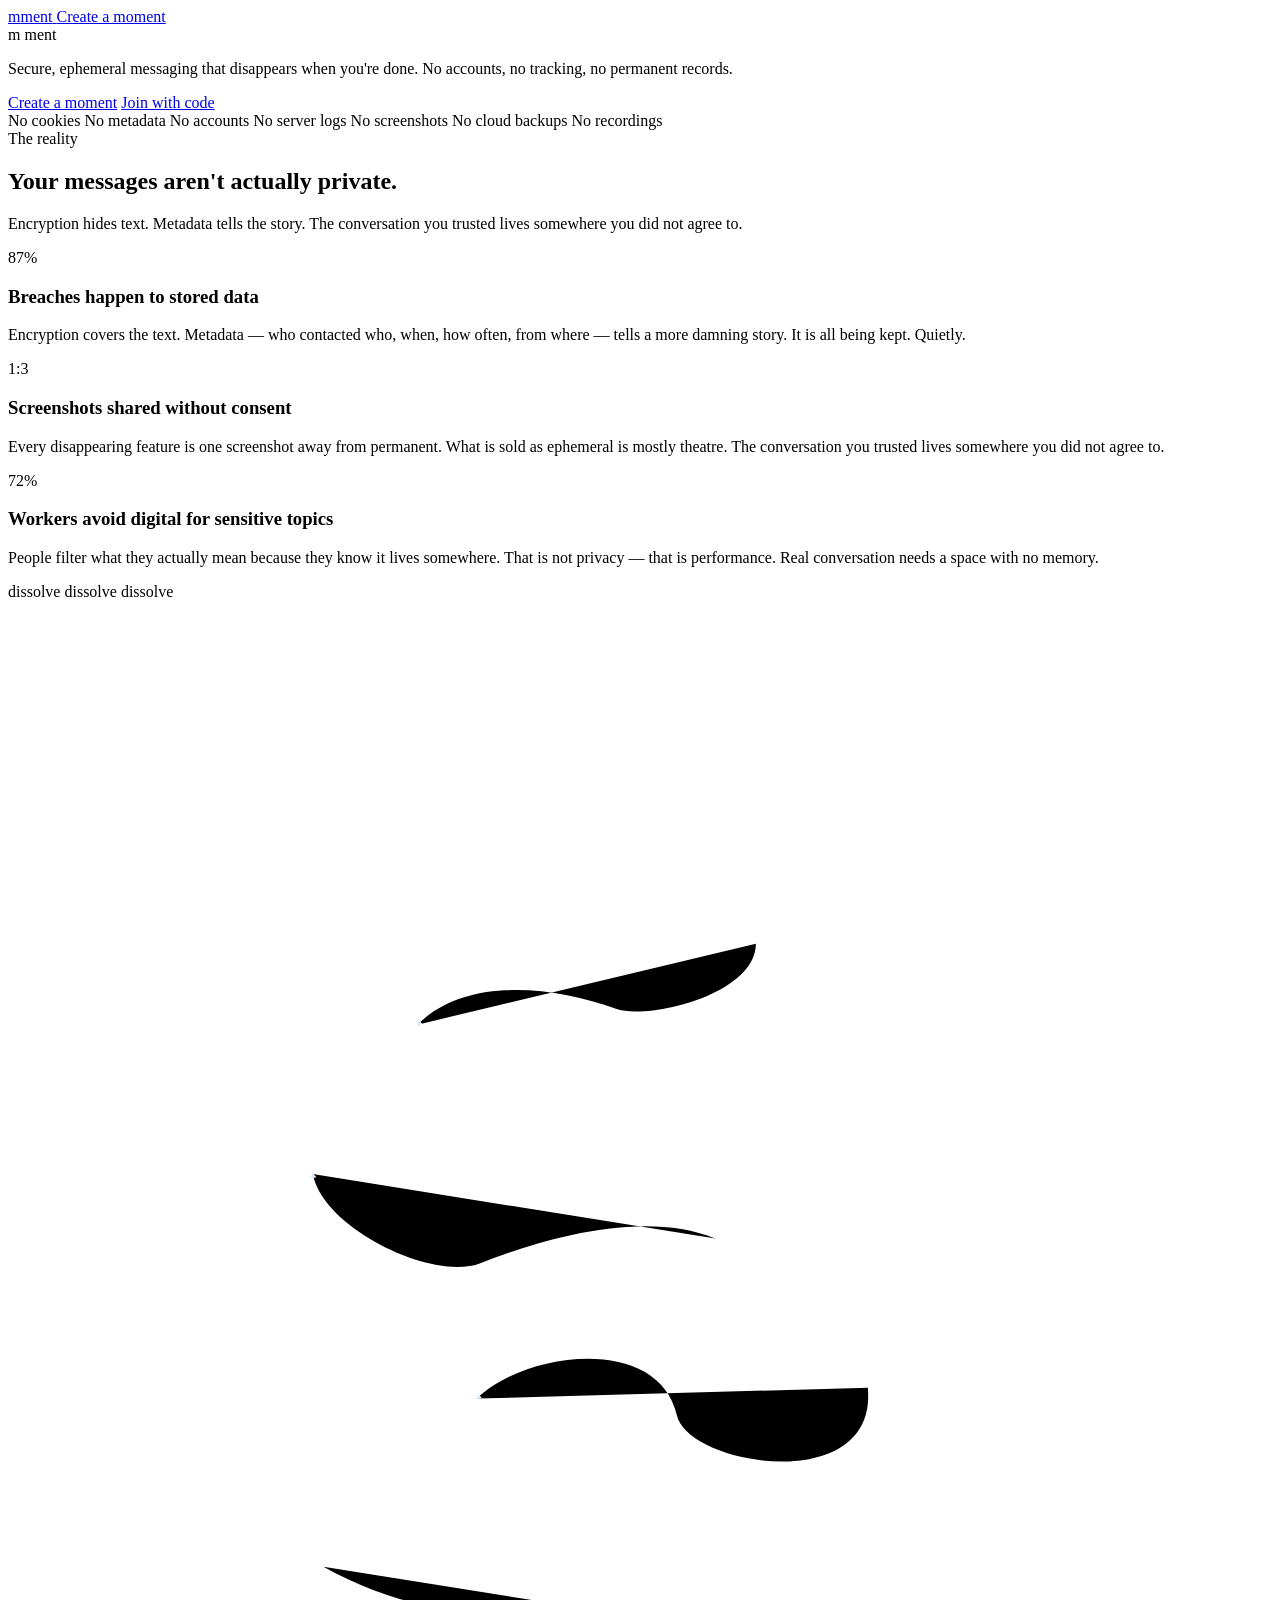
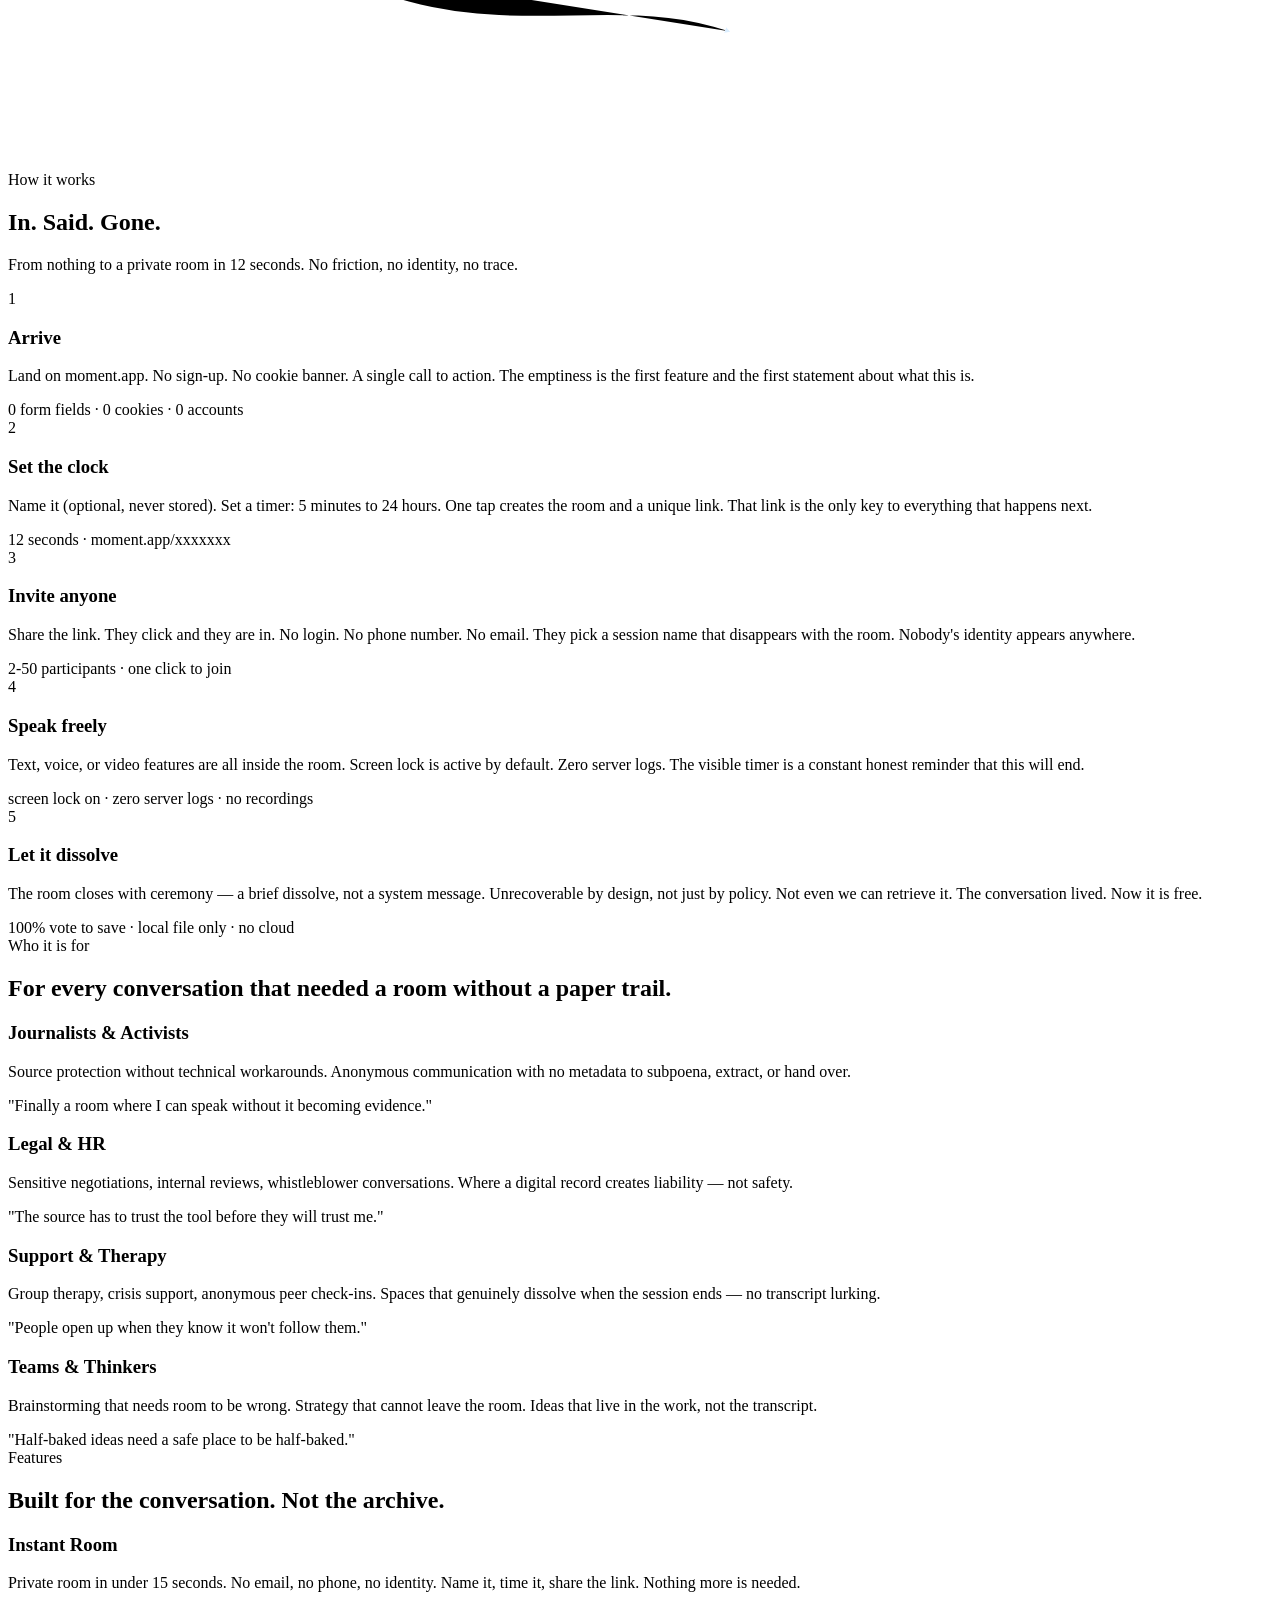
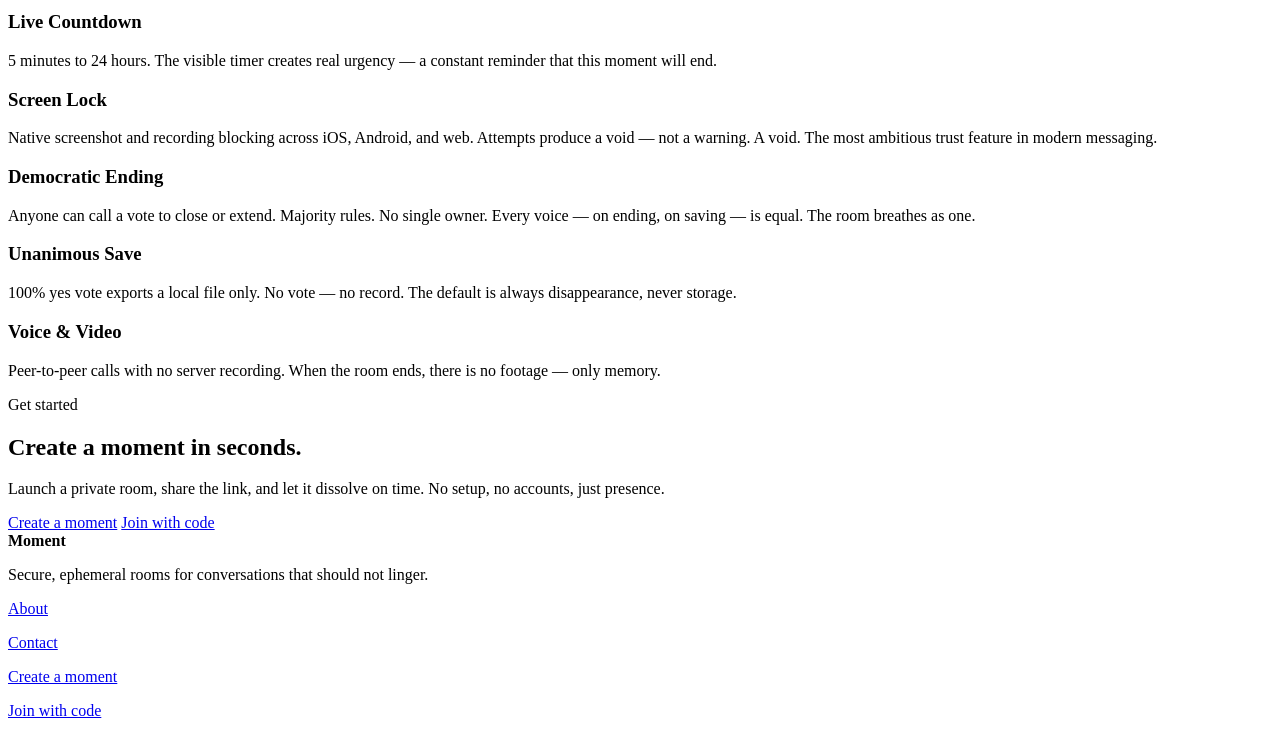
==== MomentApp/wwwroot/index.html @ 96110e61 "Update index.html with step circles and aadd conectero wires" ====
<!doctype html>
<html lang="en">
  <head>
    <meta charset="utf-8" />
    <meta name="viewport" content="width=device-width, initial-scale=1" />
    <title>Moment | Secure, Ephemeral Conversations</title>
    <meta
      name="description"
      content="Moment is a secure, ephemeral room for honest conversation. No accounts, no tracking, no permanent records."
    />
    <meta name="theme-color" content="#0a0a0a" />
    <link rel="icon" href="/favicon.ico" />
    <link rel="preconnect" href="https://fonts.googleapis.com" />
    <link rel="preconnect" href="https://fonts.gstatic.com" crossorigin />
    <link
      href="https://fonts.googleapis.com/css2?family=Space+Grotesk:wght@400;500;600;700&family=Sora:wght@400;500;600;700&display=swap"
      rel="stylesheet"
    />
    <link rel="stylesheet" href="/css/marketing.css" />
    <script type="application/ld+json">
      {
        "@context": "https://schema.org",
        "@type": "SoftwareApplication",
        "name": "Moment",
        "applicationCategory": "CommunicationApplication",
        "operatingSystem": "Web",
        "description": "Secure, ephemeral rooms for honest conversation.",
        "offers": {
          "@type": "Offer",
          "price": "0"
        }
      }
    </script>
  </head>
  <body class="home">
    <header class="nav">
      <div class="container nav-inner">
        <a class="brand" href="/">
          <span class="brand-wordmark">m<span class="brand-dot" aria-hidden="true"></span>ment</span>
        </a>
        <a class="nav-cta" href="/Room/Create">Create a moment</a>
      </div>
    </header>

    <main>
      <section class="hero">
        <div class="container hero-grid">
          <div class="hero-copy">
            <div class="hero-wordmark">
              <span>
                m
                <span class="hero-dot" aria-hidden="true"></span>
                ment
              </span>
            </div>
            <p>
              Secure, ephemeral messaging that disappears when you're done. No
              accounts, no tracking, no permanent records.
            </p>
            <div class="hero-actions">
              <a class="button primary" href="/Room/Create">Create a moment</a>
              <a class="button ghost" href="/Room/Join">Join with code</a>
            </div>
          </div>
        </div>
        <div class="hero-bubbles" aria-hidden="true">
          <div class="bubble"></div>
          <div class="bubble alt"></div>
        </div>
      </section>

      <div class="marquee" aria-hidden="true">
        <div class="container marquee-track">
          <span>No cookies</span>
          <span>No metadata</span>
          <span>No accounts</span>
          <span>No server logs</span>
          <span>No screenshots</span>
          <span>No cloud backups</span>
          <span>No recordings</span>
        </div>
      </div>

      <section class="section reality">
        <div class="container reality-grid">
          <div class="reality-left fade-in">
            <div class="reality-kicker">The reality</div>
            <h2>Your messages aren't actually <span class="muted">private.</span></h2>
            <p>
              Encryption hides text. Metadata tells the story. The conversation
              you trusted lives somewhere you did not agree to.
            </p>
          </div>
          <div class="reality-right fade-in delay-1">
            <div class="reality-stat">
              <div class="reality-number">87%</div>
              <div>
                <h3>Breaches happen to stored data</h3>
                <p>
                  Encryption covers the text. Metadata — who contacted who,
                  when, how often, from where — tells a more damning story. It
                  is all being kept. Quietly.
                </p>
              </div>
            </div>
            <div class="reality-stat">
              <div class="reality-number">1:3</div>
              <div>
                <h3>Screenshots shared without consent</h3>
                <p>
                  Every disappearing feature is one screenshot away from
                  permanent. What is sold as ephemeral is mostly theatre. The
                  conversation you trusted lives somewhere you did not agree to.
                </p>
              </div>
            </div>
            <div class="reality-stat">
              <div class="reality-number">72%</div>
              <div>
                <h3>Workers avoid digital for sensitive topics</h3>
                <p>
                  People filter what they actually mean because they know it
                  lives somewhere. That is not privacy — that is performance.
                  Real conversation needs a space with no memory.
                </p>
              </div>
            </div>
          </div>
        </div>
      </section>

      <section class="section process">
        <div class="container">
          <div class="process-canvas">
            <div class="process-watermark" aria-hidden="true">
              <span>dissolve</span>
              <span>dissolve</span>
              <span>dissolve</span>
            </div>

            <svg
              class="process-wires"
              viewBox="0 0 1920 1771"
              preserveAspectRatio="none"
              aria-hidden="true"
            >
              <defs>
                <marker
                  id="wire-arrow"
                  markerWidth="9"
                  markerHeight="9"
                  refX="6"
                  refY="4.5"
                  orient="auto-start-reverse"
                >
                  <path d="M0 0 L8 4.5 L0 9 Z" fill="#dbeeff" />
                </marker>
              </defs>
              <path
                class="wire"
                d="M1136 520.5C1136 598 970.975 636.764 923.5 619.5C824.5 583.5 694.5 571.5 622 643.5"
                marker-end="url(#wire-arrow)"
              />
              <path
                class="wire"
                d="M1074.5 968.5C958 919.5 787.5 978 717.5 1006C647.5 1034 479 954.5 463 870.5"
                marker-end="url(#wire-arrow)"
              />
              <path
                class="wire"
                d="M1306 1195C1322 1360.5 1033.61 1314.69 1016 1237C988 1113.5 785 1139.5 712.5 1211.5"
                marker-end="url(#wire-arrow)"
              />
              <path
                class="wire"
                d="M479 1467C720 1600 905 1500 1095 1565"
                marker-end="url(#wire-arrow)"
              />
            </svg>

            <div class="process-head fade-in">
              <div class="section-title">How it works</div>
              <h2>In. Said. Gone.</h2>
              <p>
                From nothing to a private room in 12 seconds. No friction, no
                identity, no trace.
              </p>
            </div>

            <div class="process-step step-1 fade-in delay-1">
              <span class="process-number">1</span>
              <div class="process-body">
                <h3>Arrive</h3>
                <p>
                  Land on moment.app. No sign-up. No cookie banner. A single
                  call to action. The emptiness is the first feature and the
                  first statement about what this is.
                </p>
                <span class="process-meta"
                  >0 form fields · 0 cookies · 0 accounts</span
                >
              </div>
            </div>

            <div class="process-step step-2 fade-in delay-2">
              <span class="process-number">2</span>
              <div class="process-body">
                <h3>Set the clock</h3>
                <p>
                  Name it (optional, never stored). Set a timer: 5 minutes to 24
                  hours. One tap creates the room and a unique link. That link is
                  the only key to everything that happens next.
                </p>
                <span class="process-meta"
                  >12 seconds · moment.app/xxxxxxx</span
                >
              </div>
            </div>

            <div class="process-step step-3 fade-in delay-3">
              <span class="process-number">3</span>
              <div class="process-body">
                <h3>Invite anyone</h3>
                <p>
                  Share the link. They click and they are in. No login. No phone
                  number. No email. They pick a session name that disappears
                  with the room. Nobody's identity appears anywhere.
                </p>
                <span class="process-meta"
                  >2-50 participants · one click to join</span
                >
              </div>
            </div>

            <div class="process-step step-4 fade-in delay-4">
              <span class="process-number">4</span>
              <div class="process-body">
                <h3>Speak freely</h3>
                <p>
                  Text, voice, or video features are all inside the room. Screen
                  lock is active by default. Zero server logs. The visible timer
                  is a constant honest reminder that this will end.
                </p>
                <span class="process-meta"
                  >screen lock on · zero server logs · no recordings</span
                >
              </div>
            </div>

            <div class="process-step step-5 fade-in delay-5">
              <span class="process-number">5</span>
              <div class="process-body">
                <h3>Let it dissolve</h3>
                <p>
                  The room closes with ceremony — a brief dissolve, not a system
                  message. Unrecoverable by design, not just by policy. Not even
                  we can retrieve it. The conversation lived. Now it is free.
                </p>
                <span class="process-meta"
                  >100% vote to save · local file only · no cloud</span
                >
              </div>
            </div>
          </div>
        </div>
      </section>

      <section class="section audience">
        <div class="container">
          <div class="audience-head fade-in">
            <div class="section-title">Who it is for</div>
            <h2>
              For every conversation that needed a room without a paper trail.
            </h2>
          </div>
          <div class="audience-orbit fade-in delay-1">
            <div class="orbit-cell top-left">
              <h3>Journalists &amp; Activists</h3>
              <p>
                Source protection without technical workarounds. Anonymous
                communication with no metadata to subpoena, extract, or hand
                over.
              </p>
              <span class="orbit-quote"
                >"Finally a room where I can speak without it becoming
                evidence."</span
              >
            </div>
            <div class="orbit-cell top-right">
              <h3>Legal &amp; HR</h3>
              <p>
                Sensitive negotiations, internal reviews, whistleblower
                conversations. Where a digital record creates liability — not
                safety.
              </p>
              <span class="orbit-quote"
                >"The source has to trust the tool before they will trust me."</span
              >
            </div>
            <div class="orbit-graphic" aria-hidden="true">
              <span class="orbit-ring"></span>
              <span class="orbit-core"></span>
              <span class="orbit-dot dot-top"></span>
              <span class="orbit-dot dot-right"></span>
              <span class="orbit-dot dot-bottom"></span>
              <span class="orbit-dot dot-left"></span>
            </div>
            <div class="orbit-cell bottom-left">
              <h3>Support &amp; Therapy</h3>
              <p>
                Group therapy, crisis support, anonymous peer check-ins. Spaces
                that genuinely dissolve when the session ends — no transcript
                lurking.
              </p>
              <span class="orbit-quote"
                >"People open up when they know it won't follow them."</span
              >
            </div>
            <div class="orbit-cell bottom-right">
              <h3>Teams &amp; Thinkers</h3>
              <p>
                Brainstorming that needs room to be wrong. Strategy that cannot
                leave the room. Ideas that live in the work, not the transcript.
              </p>
              <span class="orbit-quote"
                >"Half-baked ideas need a safe place to be half-baked."</span
              >
            </div>
          </div>
        </div>
      </section>

      <section class="section features">
        <div class="container features-grid">
          <div class="features-head fade-in">
            <div class="section-title">Features</div>
            <h2>Built for the conversation. Not the archive.</h2>
          </div>
          <div class="features-cards">
            <div class="feature-card solid offset-a fade-in">
              <h3>Instant Room</h3>
              <p>
                Private room in under 15 seconds. No email, no phone, no
                identity. Name it, time it, share the link. Nothing more is
                needed.
              </p>
            </div>
            <div class="feature-card outline offset-b fade-in delay-1">
              <h3>Live Countdown</h3>
              <p>
                5 minutes to 24 hours. The visible timer creates real urgency —
                a constant reminder that this moment will end.
              </p>
            </div>
            <div class="feature-card solid fade-in">
              <h3>Screen Lock</h3>
              <p>
                Native screenshot and recording blocking across iOS, Android,
                and web. Attempts produce a void — not a warning. A void. The
                most ambitious trust feature in modern messaging.
              </p>
            </div>
            <div class="feature-card solid offset-b fade-in delay-1">
              <h3>Democratic Ending</h3>
              <p>
                Anyone can call a vote to close or extend. Majority rules. No
                single owner. Every voice — on ending, on saving — is equal. The
                room breathes as one.
              </p>
            </div>
            <div class="feature-card solid fade-in">
              <h3>Unanimous Save</h3>
              <p>
                100% yes vote exports a local file only. No vote — no record.
                The default is always disappearance, never storage.
              </p>
            </div>
            <div class="feature-card outline offset-b fade-in delay-1">
              <h3>Voice &amp; Video</h3>
              <p>
                Peer-to-peer calls with no server recording. When the room ends,
                there is no footage — only memory.
              </p>
            </div>
          </div>
        </div>
      </section>

      <section class="section cta">
        <div class="container fade-in">
          <div class="section-title">Get started</div>
          <h2>Create a moment in seconds.</h2>
          <p>
            Launch a private room, share the link, and let it dissolve on time.
            No setup, no accounts, just presence.
          </p>
          <div class="cta-actions">
            <a class="button primary" href="/Room/Create">Create a moment</a>
            <a class="button ghost" href="/Room/Join">Join with code</a>
          </div>
        </div>
      </section>
    </main>

    <footer class="footer">
      <div class="container footer-grid">
        <div>
          <strong>Moment</strong>
          <p>
            Secure, ephemeral rooms for conversations that should not linger.
          </p>
        </div>
        <div>
          <p><a href="/about.html">About</a></p>
          <p><a href="/contact.html">Contact</a></p>
        </div>
        <div>
          <p><a href="/Room/Create">Create a moment</a></p>
          <p><a href="/Room/Join">Join with code</a></p>
        </div>
      </div>
    </footer>
  </body>
</html>
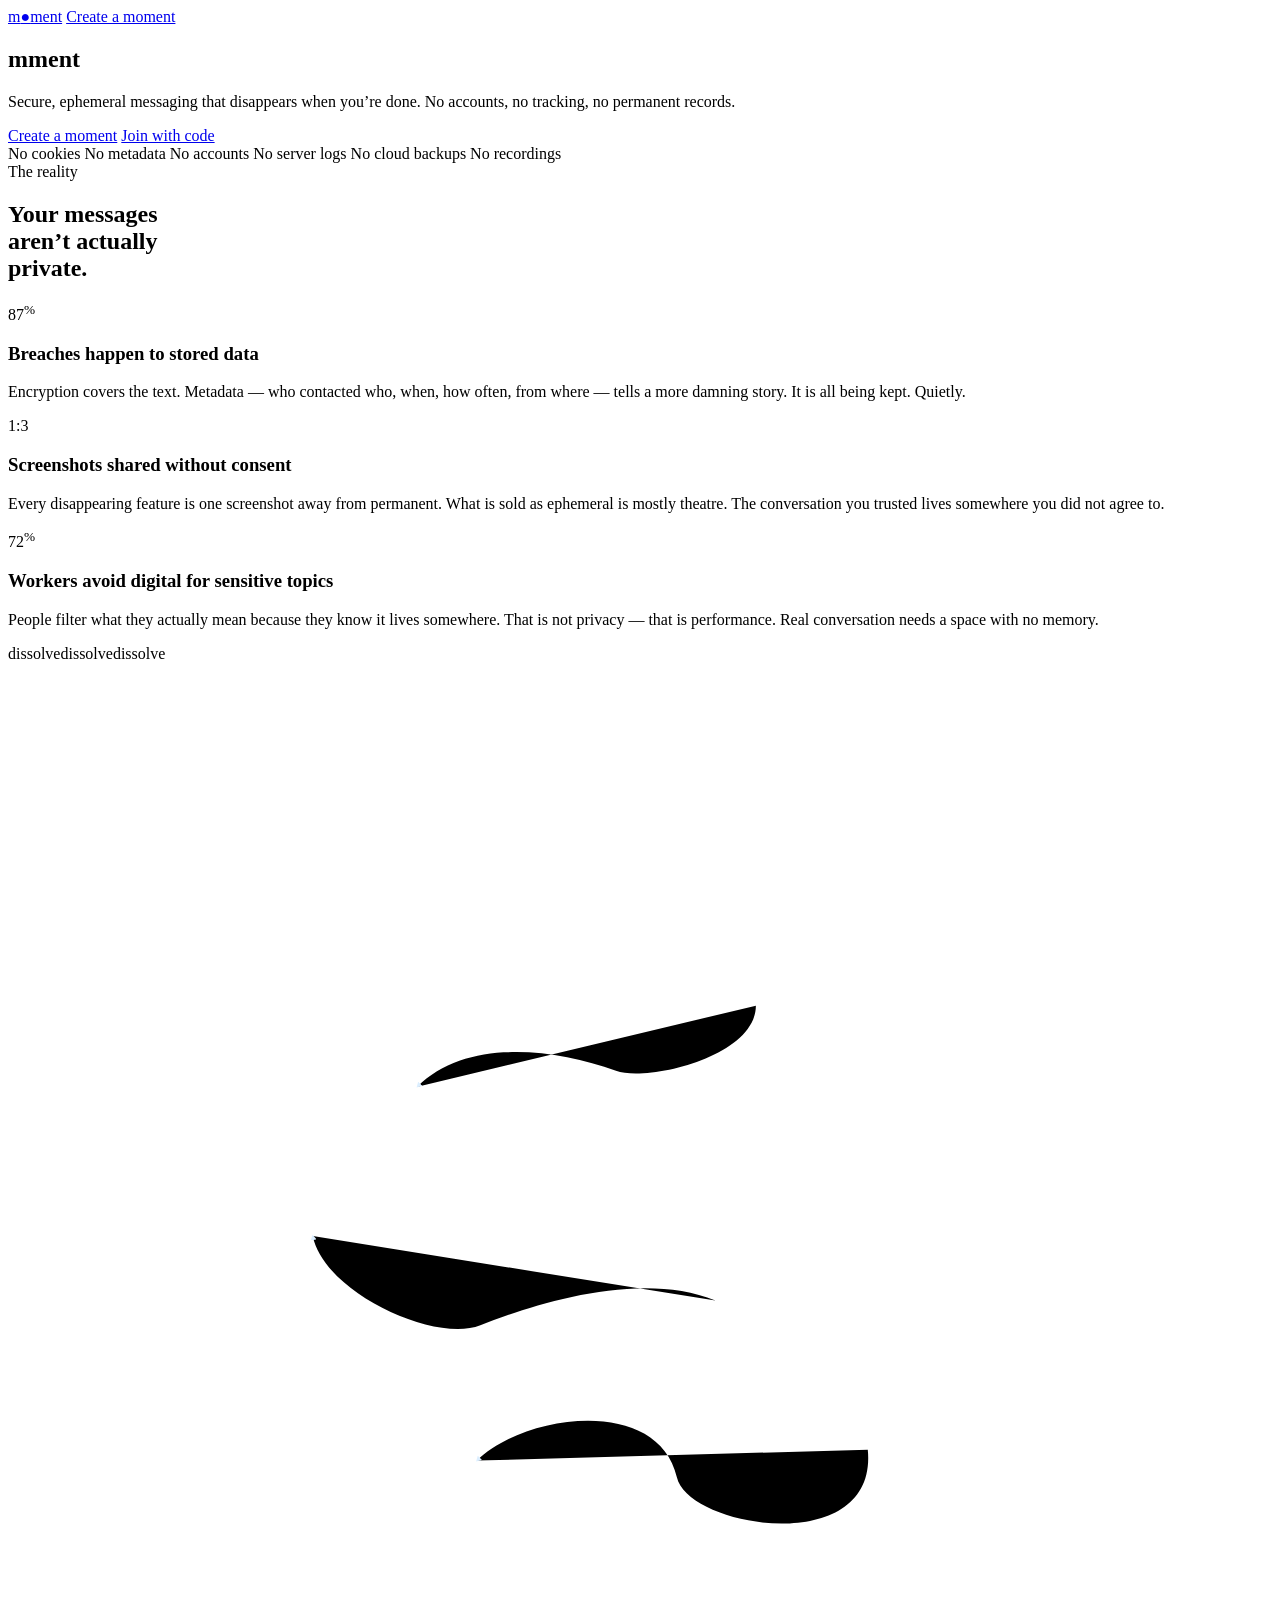
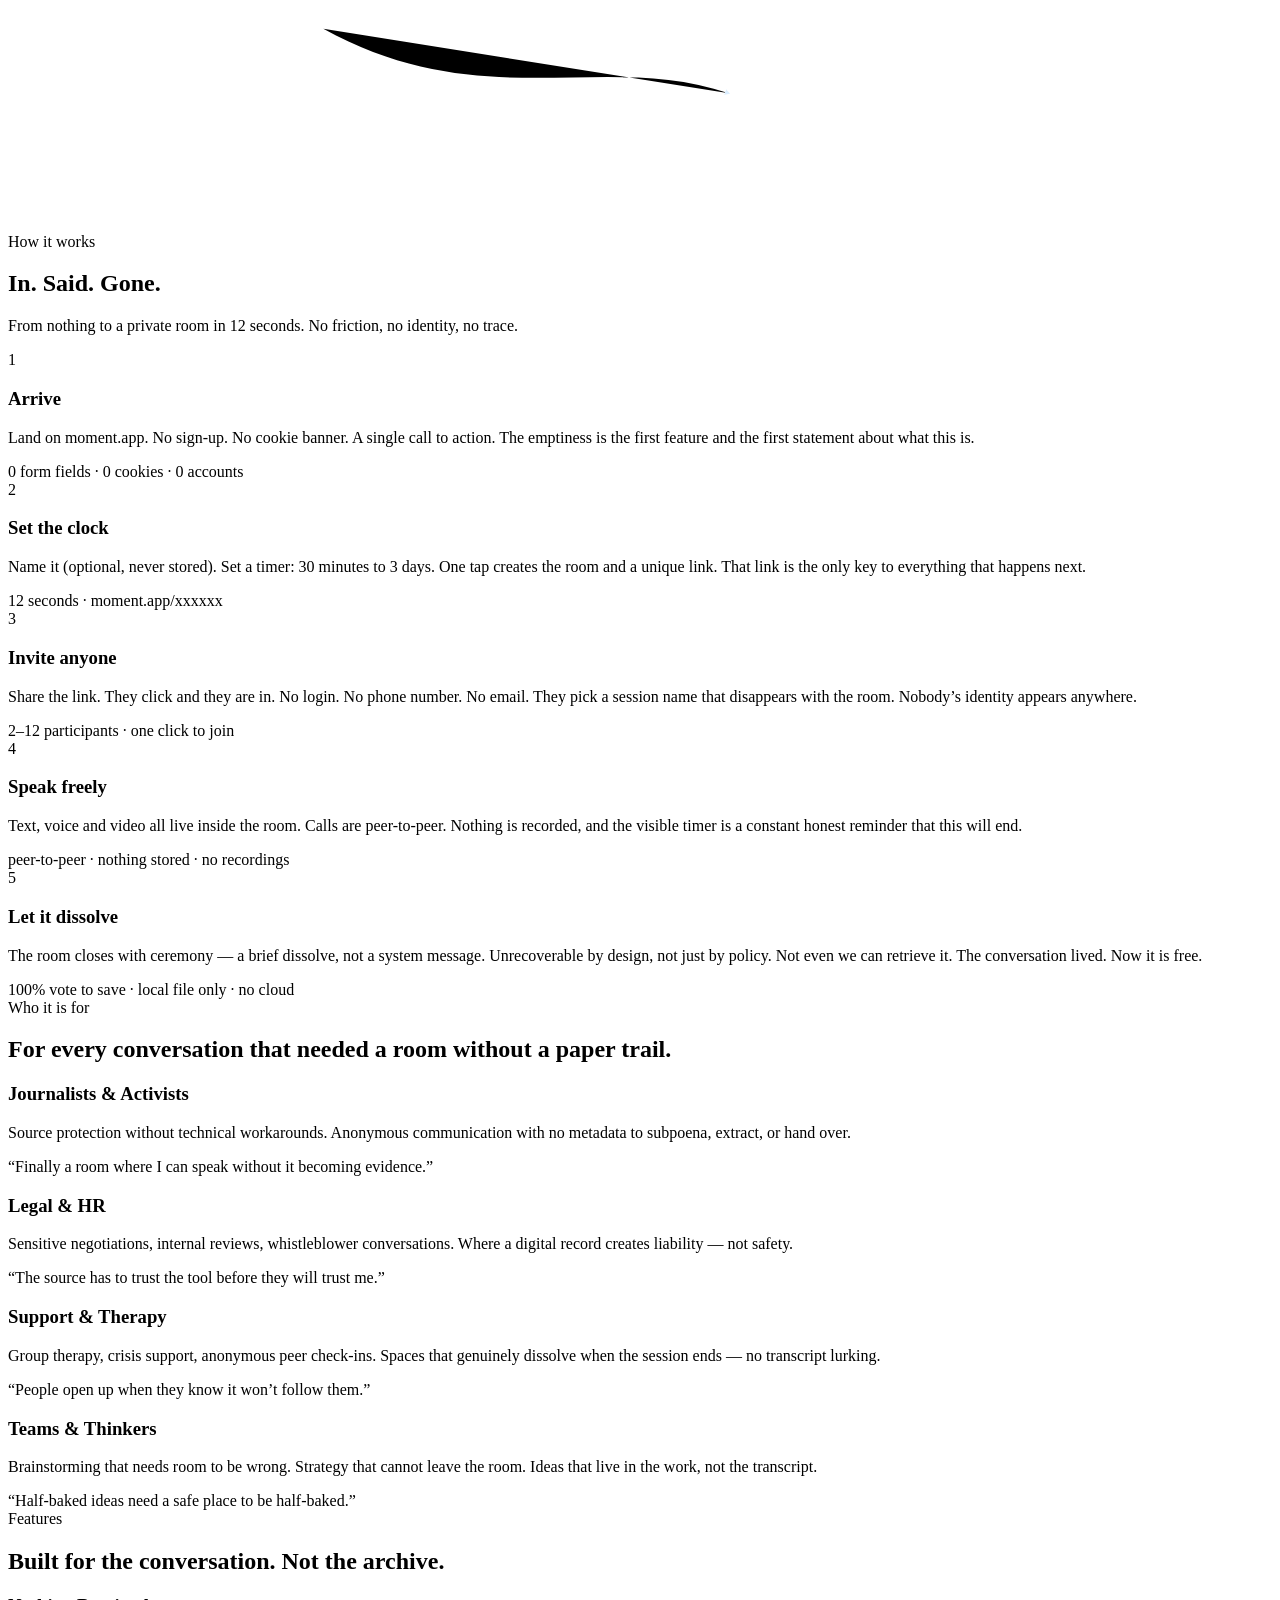
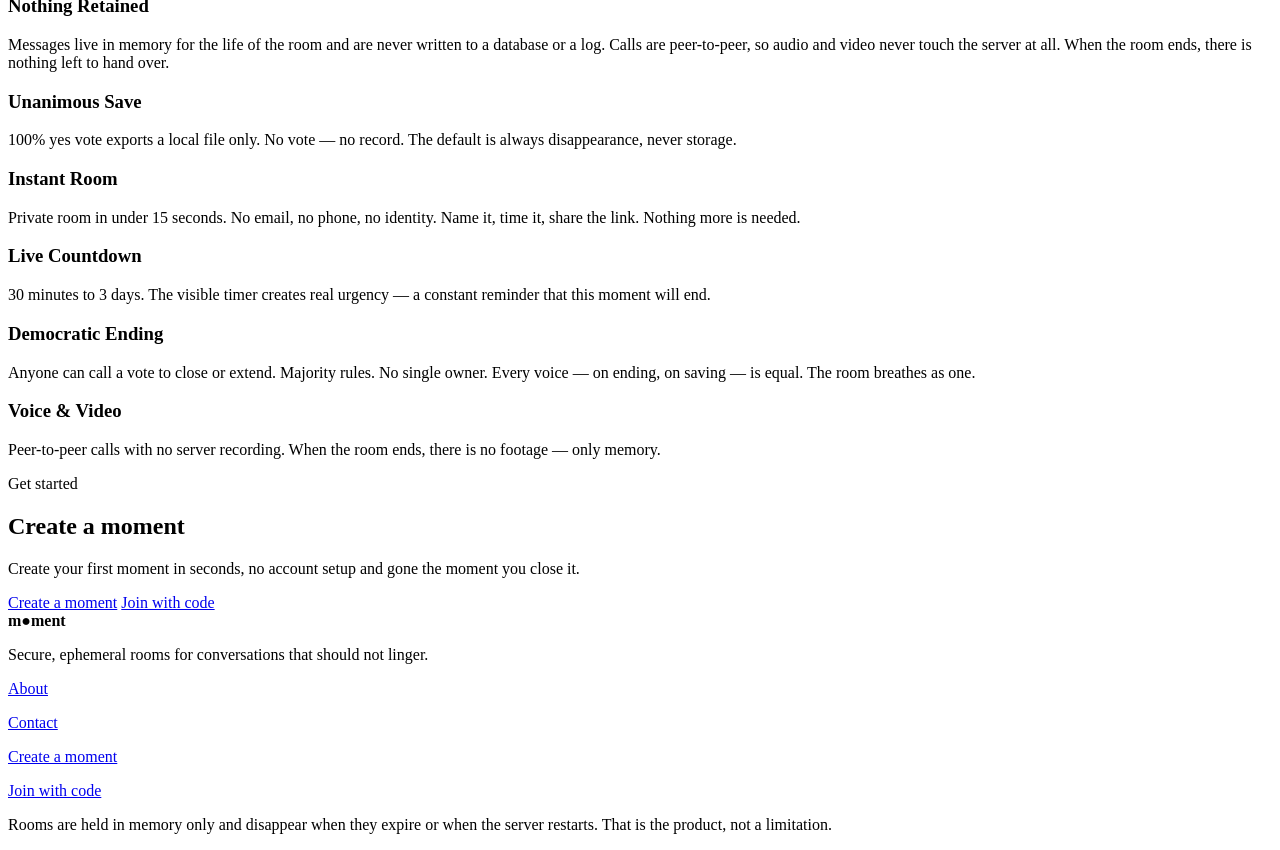
==== commit 6ce616f7: "Rebuild the marketing pages against the Figma design Replaces marketing.css with moment.css, a token" ====
--- a/MomentApp/wwwroot/index.html
+++ b/MomentApp/wwwroot/index.html
@@ -2,21 +2,21 @@
 <html lang="en">
   <head>
     <meta charset="utf-8" />
-    <meta name="viewport" content="width=device-width, initial-scale=1" />
-    <title>Moment | Secure, Ephemeral Conversations</title>
+    <meta name="viewport" content="width=device-width, initial-scale=1, viewport-fit=cover" />
+    <title>Moment | Secure, ephemeral conversations</title>
     <meta
       name="description"
       content="Moment is a secure, ephemeral room for honest conversation. No accounts, no tracking, no permanent records."
     />
-    <meta name="theme-color" content="#0a0a0a" />
+    <meta name="theme-color" content="#0c1e31" />
     <link rel="icon" href="/favicon.ico" />
     <link rel="preconnect" href="https://fonts.googleapis.com" />
     <link rel="preconnect" href="https://fonts.gstatic.com" crossorigin />
     <link
-      href="https://fonts.googleapis.com/css2?family=Space+Grotesk:wght@400;500;600;700&family=Sora:wght@400;500;600;700&display=swap"
+      href="https://fonts.googleapis.com/css2?family=Syne:wght@400;500;600;700;800&family=Inter:ital,wght@0,400;0,500;0,600;1,900&display=swap"
       rel="stylesheet"
     />
-    <link rel="stylesheet" href="/css/marketing.css" />
+    <link rel="stylesheet" href="/css/moment.css" />
     <script type="application/ld+json">
       {
         "@context": "https://schema.org",
@@ -25,400 +25,370 @@
         "applicationCategory": "CommunicationApplication",
         "operatingSystem": "Web",
         "description": "Secure, ephemeral rooms for honest conversation.",
-        "offers": {
-          "@type": "Offer",
-          "price": "0"
-        }
+        "offers": { "@type": "Offer", "price": "0" }
       }
     </script>
   </head>
-  <body class="home">
+  <body>
     <header class="nav">
       <div class="container nav-inner">
-        <a class="brand" href="/">
-          <span class="brand-wordmark">m<span class="brand-dot" aria-hidden="true"></span>ment</span>
-        </a>
+        <a class="brand" href="/">m<span aria-hidden="true">&#9679;</span>ment</a>
         <a class="nav-cta" href="/Room/Create">Create a moment</a>
       </div>
     </header>
 
     <main>
+      <!-- ------------------------------------------------------------ hero -->
       <section class="hero">
-        <div class="container hero-grid">
-          <div class="hero-copy">
-            <div class="hero-wordmark">
-              <span>
-                m
-                <span class="hero-dot" aria-hidden="true"></span>
-                ment
-              </span>
-            </div>
-            <p>
-              Secure, ephemeral messaging that disappears when you're done. No
-              accounts, no tracking, no permanent records.
+        <div class="clouds" aria-hidden="true">
+          <span class="cloud"></span><span class="cloud"></span><span class="cloud"></span>
+          <span class="cloud"></span><span class="cloud"></span><span class="cloud"></span>
+          <span class="cloud"></span>
+        </div>
+
+        <div class="wordmark-bleed">
+          <h1 class="wordmark">m<span class="wordmark-o" aria-hidden="true"></span>ment</h1>
+        </div>
+
+        <div class="container hero-inner">
+          <div class="hero-foot">
+            <p class="hero-copy">
+              Secure, ephemeral messaging that disappears when you&rsquo;re done.
+              No accounts, no tracking, no permanent records.
             </p>
+
             <div class="hero-actions">
               <a class="button primary" href="/Room/Create">Create a moment</a>
-              <a class="button ghost" href="/Room/Join">Join with code</a>
-            </div>
-          </div>
-        </div>
-        <div class="hero-bubbles" aria-hidden="true">
-          <div class="bubble"></div>
-          <div class="bubble alt"></div>
-        </div>
-      </section>
-
-      <div class="marquee" aria-hidden="true">
+              <a class="button secondary" href="/Room/Join">Join with code</a>
+            </div>
+
+            <div class="hero-bubbles" aria-hidden="true">
+              <span class="bubble"></span>
+              <span class="bubble alt"></span>
+            </div>
+          </div>
+        </div>
+      </section>
+
+      <!-- --------------------------------------------------------- marquee -->
+      <div class="marquee">
         <div class="container marquee-track">
-          <span>No cookies</span>
-          <span>No metadata</span>
-          <span>No accounts</span>
-          <span>No server logs</span>
-          <span>No screenshots</span>
-          <span>No cloud backups</span>
-          <span>No recordings</span>
+          <span class="marquee-item">No cookies</span>
+          <span class="marquee-item">No metadata</span>
+          <span class="marquee-item">No accounts</span>
+          <span class="marquee-item">No server logs</span>
+          <span class="marquee-item">No cloud backups</span>
+          <span class="marquee-item">No recordings</span>
         </div>
       </div>
 
+      <!-- --------------------------------------------------------- reality -->
       <section class="section reality">
         <div class="container reality-grid">
-          <div class="reality-left fade-in">
-            <div class="reality-kicker">The reality</div>
-            <h2>Your messages aren't actually <span class="muted">private.</span></h2>
-            <p>
-              Encryption hides text. Metadata tells the story. The conversation
-              you trusted lives somewhere you did not agree to.
-            </p>
-          </div>
-          <div class="reality-right fade-in delay-1">
+          <div class="fade-in">
+            <div class="kicker">The reality</div>
+            <h2>
+              Your messages<br />aren&rsquo;t actually<br />
+              <span class="outline-text">private.</span>
+            </h2>
+          </div>
+
+          <div class="fade-in">
             <div class="reality-stat">
-              <div class="reality-number">87%</div>
+              <div class="reality-number">87<sup>%</sup></div>
               <div>
                 <h3>Breaches happen to stored data</h3>
                 <p>
-                  Encryption covers the text. Metadata — who contacted who,
-                  when, how often, from where — tells a more damning story. It
-                  is all being kept. Quietly.
-                </p>
-              </div>
-            </div>
+                  Encryption covers the text. Metadata &mdash; who contacted who,
+                  when, how often, from where &mdash; tells a more damning story.
+                  It is all being kept. Quietly.
+                </p>
+              </div>
+            </div>
+
             <div class="reality-stat">
               <div class="reality-number">1:3</div>
               <div>
                 <h3>Screenshots shared without consent</h3>
                 <p>
-                  Every disappearing feature is one screenshot away from
-                  permanent. What is sold as ephemeral is mostly theatre. The
-                  conversation you trusted lives somewhere you did not agree to.
-                </p>
-              </div>
-            </div>
+                  Every disappearing feature is one screenshot away from permanent.
+                  What is sold as ephemeral is mostly theatre. The conversation you
+                  trusted lives somewhere you did not agree to.
+                </p>
+              </div>
+            </div>
+
             <div class="reality-stat">
-              <div class="reality-number">72%</div>
+              <div class="reality-number">72<sup>%</sup></div>
               <div>
                 <h3>Workers avoid digital for sensitive topics</h3>
                 <p>
-                  People filter what they actually mean because they know it
-                  lives somewhere. That is not privacy — that is performance.
-                  Real conversation needs a space with no memory.
-                </p>
-              </div>
-            </div>
-          </div>
-        </div>
-      </section>
-
+                  People filter what they actually mean because they know it lives
+                  somewhere. That is not privacy &mdash; that is performance. Real
+                  conversation needs a space with no memory.
+                </p>
+              </div>
+            </div>
+          </div>
+        </div>
+      </section>
+
+      <!-- ---------------------------------------------------- how it works -->
       <section class="section process">
         <div class="container">
           <div class="process-canvas">
             <div class="process-watermark" aria-hidden="true">
-              <span>dissolve</span>
-              <span>dissolve</span>
-              <span>dissolve</span>
-            </div>
-
-            <svg
-              class="process-wires"
-              viewBox="0 0 1920 1771"
-              preserveAspectRatio="none"
-              aria-hidden="true"
-            >
+              <span>dissolve</span><span>dissolve</span><span>dissolve</span>
+            </div>
+
+            <svg class="process-wires" viewBox="0 0 1920 1771" preserveAspectRatio="none" aria-hidden="true">
               <defs>
-                <marker
-                  id="wire-arrow"
-                  markerWidth="9"
-                  markerHeight="9"
-                  refX="6"
-                  refY="4.5"
-                  orient="auto-start-reverse"
-                >
+                <marker id="wire-arrow" markerWidth="9" markerHeight="9" refX="6" refY="4.5" orient="auto-start-reverse">
                   <path d="M0 0 L8 4.5 L0 9 Z" fill="#dbeeff" />
                 </marker>
               </defs>
-              <path
-                class="wire"
-                d="M1136 520.5C1136 598 970.975 636.764 923.5 619.5C824.5 583.5 694.5 571.5 622 643.5"
-                marker-end="url(#wire-arrow)"
-              />
-              <path
-                class="wire"
-                d="M1074.5 968.5C958 919.5 787.5 978 717.5 1006C647.5 1034 479 954.5 463 870.5"
-                marker-end="url(#wire-arrow)"
-              />
-              <path
-                class="wire"
-                d="M1306 1195C1322 1360.5 1033.61 1314.69 1016 1237C988 1113.5 785 1139.5 712.5 1211.5"
-                marker-end="url(#wire-arrow)"
-              />
-              <path
-                class="wire"
-                d="M479 1467C720 1600 905 1500 1095 1565"
-                marker-end="url(#wire-arrow)"
-              />
+              <path class="wire" d="M1136 520.5C1136 598 970.975 636.764 923.5 619.5C824.5 583.5 694.5 571.5 622 643.5" marker-end="url(#wire-arrow)" />
+              <path class="wire" d="M1074.5 968.5C958 919.5 787.5 978 717.5 1006C647.5 1034 479 954.5 463 870.5" marker-end="url(#wire-arrow)" />
+              <path class="wire" d="M1306 1195C1322 1360.5 1033.61 1314.69 1016 1237C988 1113.5 785 1139.5 712.5 1211.5" marker-end="url(#wire-arrow)" />
+              <path class="wire" d="M479 1467C720 1600 905 1500 1095 1565" marker-end="url(#wire-arrow)" />
             </svg>
 
             <div class="process-head fade-in">
-              <div class="section-title">How it works</div>
+              <div class="kicker">How it works</div>
               <h2>In. Said. Gone.</h2>
-              <p>
-                From nothing to a private room in 12 seconds. No friction, no
-                identity, no trace.
-              </p>
-            </div>
-
-            <div class="process-step step-1 fade-in delay-1">
+              <p>From nothing to a private room in 12 seconds. No friction, no identity, no trace.</p>
+            </div>
+
+            <div class="process-step step-1 fade-in">
               <span class="process-number">1</span>
               <div class="process-body">
                 <h3>Arrive</h3>
                 <p>
-                  Land on moment.app. No sign-up. No cookie banner. A single
-                  call to action. The emptiness is the first feature and the
-                  first statement about what this is.
-                </p>
-                <span class="process-meta"
-                  >0 form fields · 0 cookies · 0 accounts</span
-                >
-              </div>
-            </div>
-
-            <div class="process-step step-2 fade-in delay-2">
+                  Land on moment.app. No sign-up. No cookie banner. A single call to
+                  action. The emptiness is the first feature and the first statement
+                  about what this is.
+                </p>
+                <span class="process-meta">0 form fields &middot; 0 cookies &middot; 0 accounts</span>
+              </div>
+            </div>
+
+            <div class="process-step step-2 fade-in">
               <span class="process-number">2</span>
               <div class="process-body">
                 <h3>Set the clock</h3>
                 <p>
-                  Name it (optional, never stored). Set a timer: 5 minutes to 24
-                  hours. One tap creates the room and a unique link. That link is
-                  the only key to everything that happens next.
-                </p>
-                <span class="process-meta"
-                  >12 seconds · moment.app/xxxxxxx</span
-                >
-              </div>
-            </div>
-
-            <div class="process-step step-3 fade-in delay-3">
+                  Name it (optional, never stored). Set a timer: 30 minutes to 3 days.
+                  One tap creates the room and a unique link. That link is the only key
+                  to everything that happens next.
+                </p>
+                <span class="process-meta">12 seconds &middot; moment.app/xxxxxx</span>
+              </div>
+            </div>
+
+            <div class="process-step step-3 fade-in">
               <span class="process-number">3</span>
               <div class="process-body">
                 <h3>Invite anyone</h3>
                 <p>
-                  Share the link. They click and they are in. No login. No phone
-                  number. No email. They pick a session name that disappears
-                  with the room. Nobody's identity appears anywhere.
-                </p>
-                <span class="process-meta"
-                  >2-50 participants · one click to join</span
-                >
-              </div>
-            </div>
-
-            <div class="process-step step-4 fade-in delay-4">
+                  Share the link. They click and they are in. No login. No phone number.
+                  No email. They pick a session name that disappears with the room.
+                  Nobody&rsquo;s identity appears anywhere.
+                </p>
+                <span class="process-meta">2&ndash;12 participants &middot; one click to join</span>
+              </div>
+            </div>
+
+            <div class="process-step step-4 fade-in">
               <span class="process-number">4</span>
               <div class="process-body">
                 <h3>Speak freely</h3>
                 <p>
-                  Text, voice, or video features are all inside the room. Screen
-                  lock is active by default. Zero server logs. The visible timer
-                  is a constant honest reminder that this will end.
-                </p>
-                <span class="process-meta"
-                  >screen lock on · zero server logs · no recordings</span
-                >
-              </div>
-            </div>
-
-            <div class="process-step step-5 fade-in delay-5">
+                  Text, voice and video all live inside the room. Calls are
+                  peer-to-peer. Nothing is recorded, and the visible timer is a
+                  constant honest reminder that this will end.
+                </p>
+                <span class="process-meta">peer-to-peer &middot; nothing stored &middot; no recordings</span>
+              </div>
+            </div>
+
+            <div class="process-step step-5 fade-in">
               <span class="process-number">5</span>
               <div class="process-body">
                 <h3>Let it dissolve</h3>
                 <p>
-                  The room closes with ceremony — a brief dissolve, not a system
-                  message. Unrecoverable by design, not just by policy. Not even
-                  we can retrieve it. The conversation lived. Now it is free.
-                </p>
-                <span class="process-meta"
-                  >100% vote to save · local file only · no cloud</span
-                >
-              </div>
-            </div>
-          </div>
-        </div>
-      </section>
-
+                  The room closes with ceremony &mdash; a brief dissolve, not a system
+                  message. Unrecoverable by design, not just by policy. Not even we can
+                  retrieve it. The conversation lived. Now it is free.
+                </p>
+                <span class="process-meta">100% vote to save &middot; local file only &middot; no cloud</span>
+              </div>
+            </div>
+          </div>
+        </div>
+      </section>
+
+      <!-- ---------------------------------------------------- who it is for -->
       <section class="section audience">
         <div class="container">
-          <div class="audience-head fade-in">
-            <div class="section-title">Who it is for</div>
-            <h2>
-              For every conversation that needed a room without a paper trail.
-            </h2>
-          </div>
-          <div class="audience-orbit fade-in delay-1">
-            <div class="orbit-cell top-left">
+          <div class="fade-in">
+            <div class="kicker">Who it is for</div>
+            <h2>For every conversation that needed a room without a paper trail.</h2>
+          </div>
+
+          <div class="audience-orbit fade-in">
+            <div class="orbit-cell left">
               <h3>Journalists &amp; Activists</h3>
               <p>
-                Source protection without technical workarounds. Anonymous
-                communication with no metadata to subpoena, extract, or hand
-                over.
-              </p>
-              <span class="orbit-quote"
-                >"Finally a room where I can speak without it becoming
-                evidence."</span
-              >
-            </div>
-            <div class="orbit-cell top-right">
-              <h3>Legal &amp; HR</h3>
-              <p>
-                Sensitive negotiations, internal reviews, whistleblower
-                conversations. Where a digital record creates liability — not
-                safety.
-              </p>
-              <span class="orbit-quote"
-                >"The source has to trust the tool before they will trust me."</span
-              >
-            </div>
+                Source protection without technical workarounds. Anonymous communication
+                with no metadata to subpoena, extract, or hand over.
+              </p>
+              <span class="orbit-quote">&ldquo;Finally a room where I can speak without it becoming evidence.&rdquo;</span>
+            </div>
+
             <div class="orbit-graphic" aria-hidden="true">
               <span class="orbit-ring"></span>
               <span class="orbit-core"></span>
-              <span class="orbit-dot dot-top"></span>
-              <span class="orbit-dot dot-right"></span>
-              <span class="orbit-dot dot-bottom"></span>
-              <span class="orbit-dot dot-left"></span>
-            </div>
-            <div class="orbit-cell bottom-left">
+              <span class="orbit-dot tl"></span>
+              <span class="orbit-dot tr"></span>
+              <span class="orbit-dot bl"></span>
+              <span class="orbit-dot br"></span>
+            </div>
+
+            <div class="orbit-cell">
+              <h3>Legal &amp; HR</h3>
+              <p>
+                Sensitive negotiations, internal reviews, whistleblower conversations.
+                Where a digital record creates liability &mdash; not safety.
+              </p>
+              <span class="orbit-quote">&ldquo;The source has to trust the tool before they will trust me.&rdquo;</span>
+            </div>
+
+            <div class="orbit-cell left">
               <h3>Support &amp; Therapy</h3>
               <p>
-                Group therapy, crisis support, anonymous peer check-ins. Spaces
-                that genuinely dissolve when the session ends — no transcript
-                lurking.
-              </p>
-              <span class="orbit-quote"
-                >"People open up when they know it won't follow them."</span
-              >
-            </div>
-            <div class="orbit-cell bottom-right">
+                Group therapy, crisis support, anonymous peer check-ins. Spaces that
+                genuinely dissolve when the session ends &mdash; no transcript lurking.
+              </p>
+              <span class="orbit-quote">&ldquo;People open up when they know it won&rsquo;t follow them.&rdquo;</span>
+            </div>
+
+            <div class="orbit-cell">
               <h3>Teams &amp; Thinkers</h3>
               <p>
-                Brainstorming that needs room to be wrong. Strategy that cannot
-                leave the room. Ideas that live in the work, not the transcript.
-              </p>
-              <span class="orbit-quote"
-                >"Half-baked ideas need a safe place to be half-baked."</span
-              >
-            </div>
-          </div>
-        </div>
-      </section>
-
+                Brainstorming that needs room to be wrong. Strategy that cannot leave the
+                room. Ideas that live in the work, not the transcript.
+              </p>
+              <span class="orbit-quote">&ldquo;Half-baked ideas need a safe place to be half-baked.&rdquo;</span>
+            </div>
+          </div>
+        </div>
+      </section>
+
+      <!-- -------------------------------------------------------- features -->
       <section class="section features">
         <div class="container features-grid">
-          <div class="features-head fade-in">
-            <div class="section-title">Features</div>
-            <h2>Built for the conversation. Not the archive.</h2>
-          </div>
-          <div class="features-cards">
-            <div class="feature-card solid offset-a fade-in">
+          <!-- Left column: the heading, then two cards sitting lower down, which is what
+               creates the scattered rhythm in the design rather than a tidy pair of stacks. -->
+          <div class="features-col">
+            <div class="features-head fade-in">
+              <div class="kicker">Features</div>
+              <h2>Built for the conversation. Not the archive.</h2>
+            </div>
+
+            <div class="feature-card push fade-in">
+              <h3>Nothing Retained</h3>
+              <p>
+                Messages live in memory for the life of the room and are never written to a
+                database or a log. Calls are peer-to-peer, so audio and video never touch the
+                server at all. When the room ends, there is nothing left to hand over.
+              </p>
+            </div>
+
+            <div class="feature-card fade-in">
+              <h3>Unanimous Save</h3>
+              <p>
+                100% yes vote exports a local file only. No vote &mdash; no record. The default
+                is always disappearance, never storage.
+              </p>
+            </div>
+          </div>
+
+          <div class="features-col">
+            <div class="feature-card fade-in">
               <h3>Instant Room</h3>
               <p>
-                Private room in under 15 seconds. No email, no phone, no
-                identity. Name it, time it, share the link. Nothing more is
-                needed.
-              </p>
-            </div>
-            <div class="feature-card outline offset-b fade-in delay-1">
+                Private room in under 15 seconds. No email, no phone, no identity. Name it,
+                time it, share the link. Nothing more is needed.
+              </p>
+            </div>
+
+            <div class="feature-card outline fade-in">
               <h3>Live Countdown</h3>
               <p>
-                5 minutes to 24 hours. The visible timer creates real urgency —
-                a constant reminder that this moment will end.
-              </p>
-            </div>
-            <div class="feature-card solid fade-in">
-              <h3>Screen Lock</h3>
-              <p>
-                Native screenshot and recording blocking across iOS, Android,
-                and web. Attempts produce a void — not a warning. A void. The
-                most ambitious trust feature in modern messaging.
-              </p>
-            </div>
-            <div class="feature-card solid offset-b fade-in delay-1">
+                30 minutes to 3 days. The visible timer creates real urgency &mdash; a constant
+                reminder that this moment will end.
+              </p>
+            </div>
+
+            <div class="feature-card push fade-in">
               <h3>Democratic Ending</h3>
               <p>
-                Anyone can call a vote to close or extend. Majority rules. No
-                single owner. Every voice — on ending, on saving — is equal. The
-                room breathes as one.
-              </p>
-            </div>
-            <div class="feature-card solid fade-in">
-              <h3>Unanimous Save</h3>
-              <p>
-                100% yes vote exports a local file only. No vote — no record.
-                The default is always disappearance, never storage.
-              </p>
-            </div>
-            <div class="feature-card outline offset-b fade-in delay-1">
+                Anyone can call a vote to close or extend. Majority rules. No single owner.
+                Every voice &mdash; on ending, on saving &mdash; is equal. The room breathes as one.
+              </p>
+            </div>
+
+            <div class="feature-card outline fade-in">
               <h3>Voice &amp; Video</h3>
               <p>
-                Peer-to-peer calls with no server recording. When the room ends,
-                there is no footage — only memory.
-              </p>
-            </div>
-          </div>
-        </div>
-      </section>
-
+                Peer-to-peer calls with no server recording. When the room ends, there is no
+                footage &mdash; only memory.
+              </p>
+            </div>
+          </div>
+        </div>
+      </section>
+
+      <!-- ------------------------------------------------------------- cta -->
       <section class="section cta">
         <div class="container fade-in">
-          <div class="section-title">Get started</div>
-          <h2>Create a moment in seconds.</h2>
-          <p>
-            Launch a private room, share the link, and let it dissolve on time.
-            No setup, no accounts, just presence.
+          <div class="kicker">Get started</div>
+          <h2>Create a moment</h2>
+          <p class="lede">
+            Create your first moment in seconds, no account setup and gone the moment you
+            close it.
           </p>
           <div class="cta-actions">
             <a class="button primary" href="/Room/Create">Create a moment</a>
-            <a class="button ghost" href="/Room/Join">Join with code</a>
+            <a class="button secondary" href="/Room/Join">Join with code</a>
           </div>
         </div>
       </section>
     </main>
 
     <footer class="footer">
-      <div class="container footer-grid">
-        <div>
-          <strong>Moment</strong>
-          <p>
-            Secure, ephemeral rooms for conversations that should not linger.
-          </p>
-        </div>
-        <div>
-          <p><a href="/about.html">About</a></p>
-          <p><a href="/contact.html">Contact</a></p>
-        </div>
-        <div>
-          <p><a href="/Room/Create">Create a moment</a></p>
-          <p><a href="/Room/Join">Join with code</a></p>
-        </div>
+      <div class="container">
+        <div class="footer-grid">
+          <div>
+            <strong>m&#9679;ment</strong>
+            <p>Secure, ephemeral rooms for conversations that should not linger.</p>
+          </div>
+          <div>
+            <p><a href="/about.html">About</a></p>
+            <p><a href="/contact.html">Contact</a></p>
+          </div>
+          <div>
+            <p><a href="/Room/Create">Create a moment</a></p>
+            <p><a href="/Room/Join">Join with code</a></p>
+          </div>
+        </div>
+        <p class="footer-note">
+          Rooms are held in memory only and disappear when they expire or when the server
+          restarts. That is the product, not a limitation.
+        </p>
       </div>
     </footer>
+
+    <script src="/js/marketing.js" type="module"></script>
   </body>
 </html>
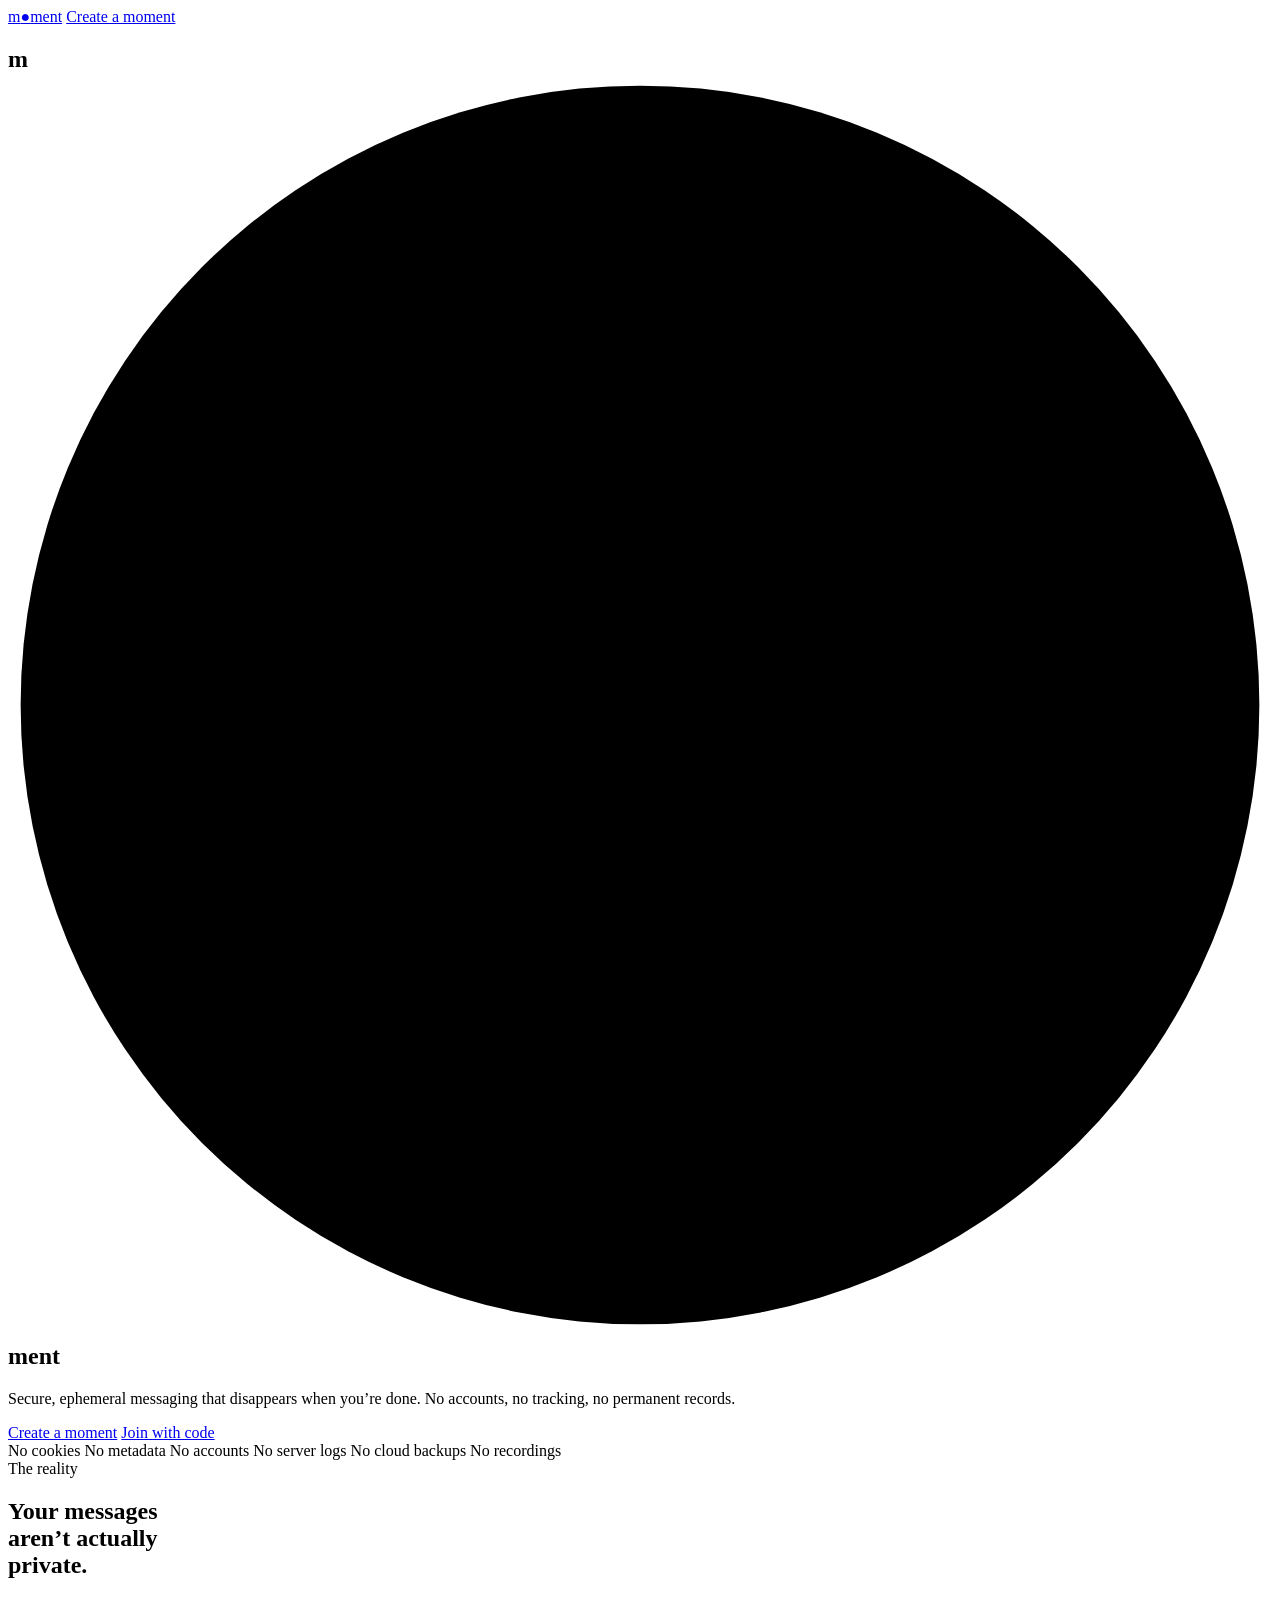
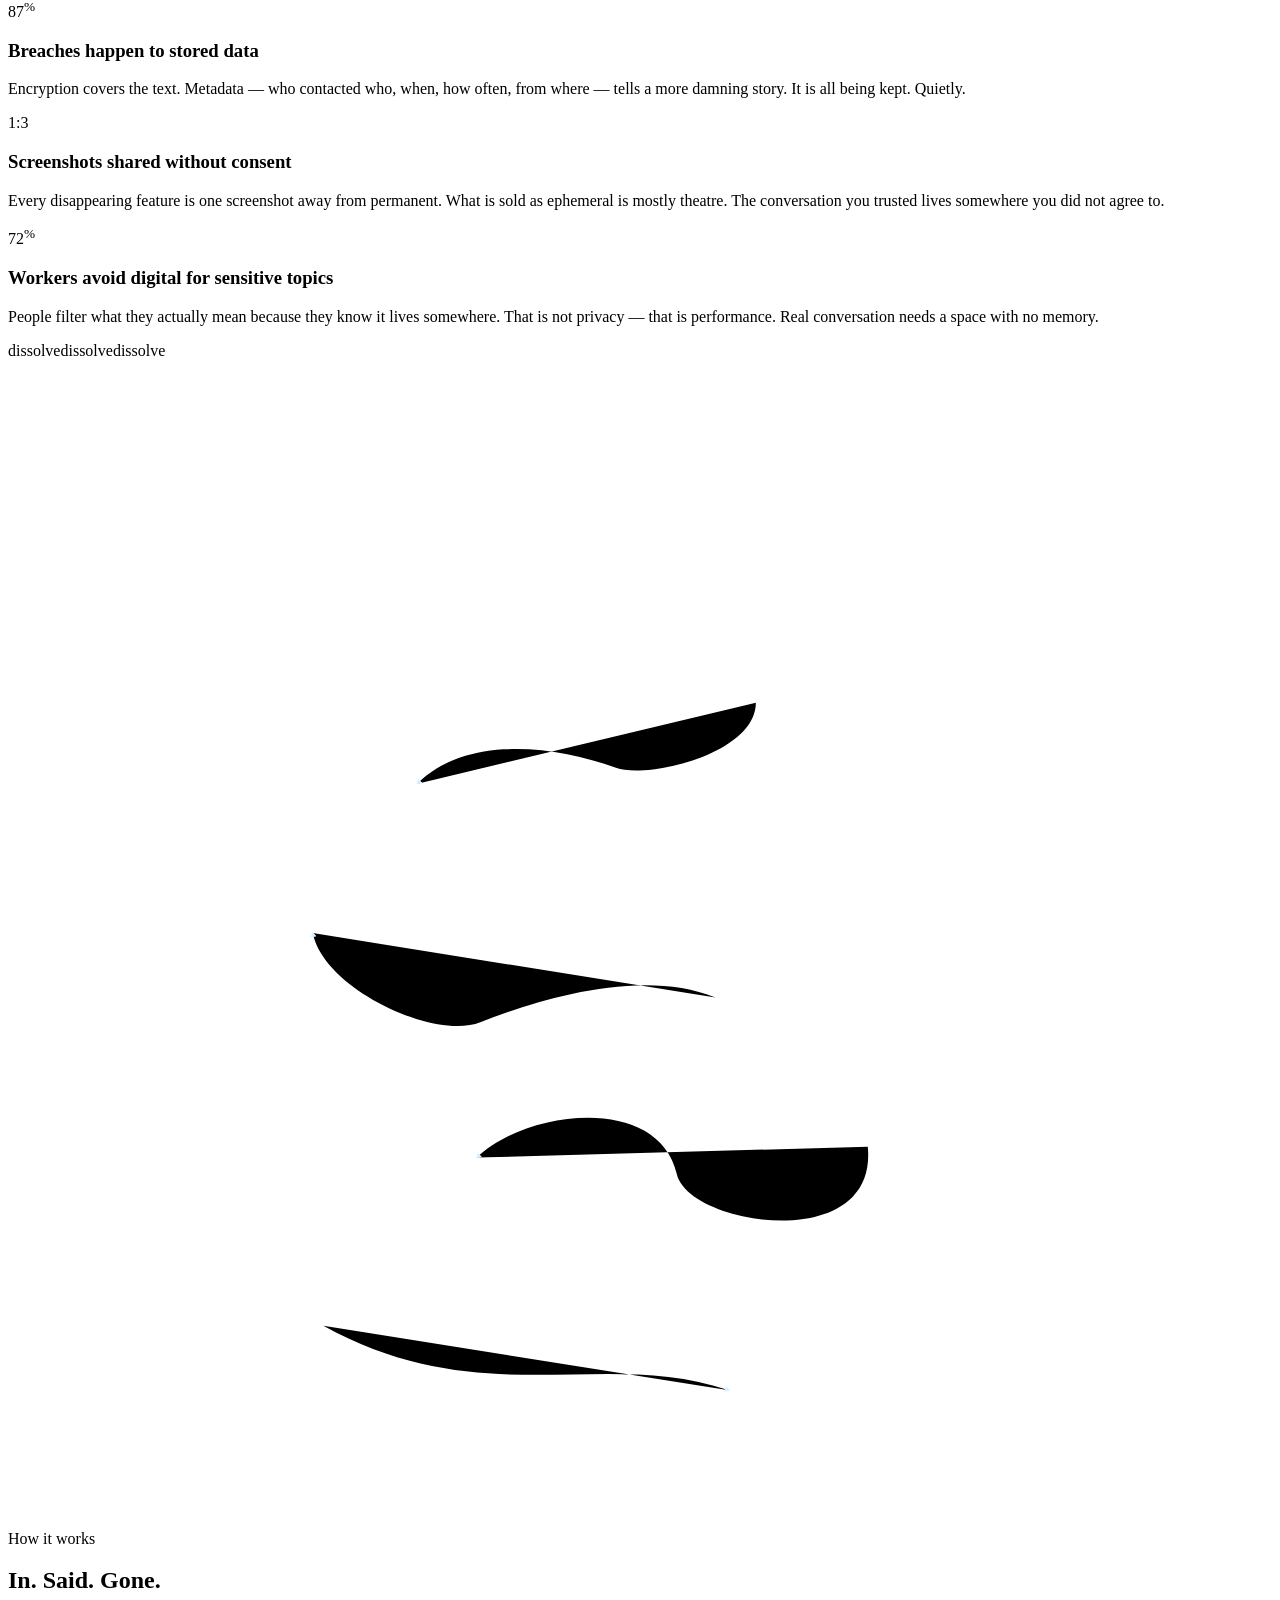
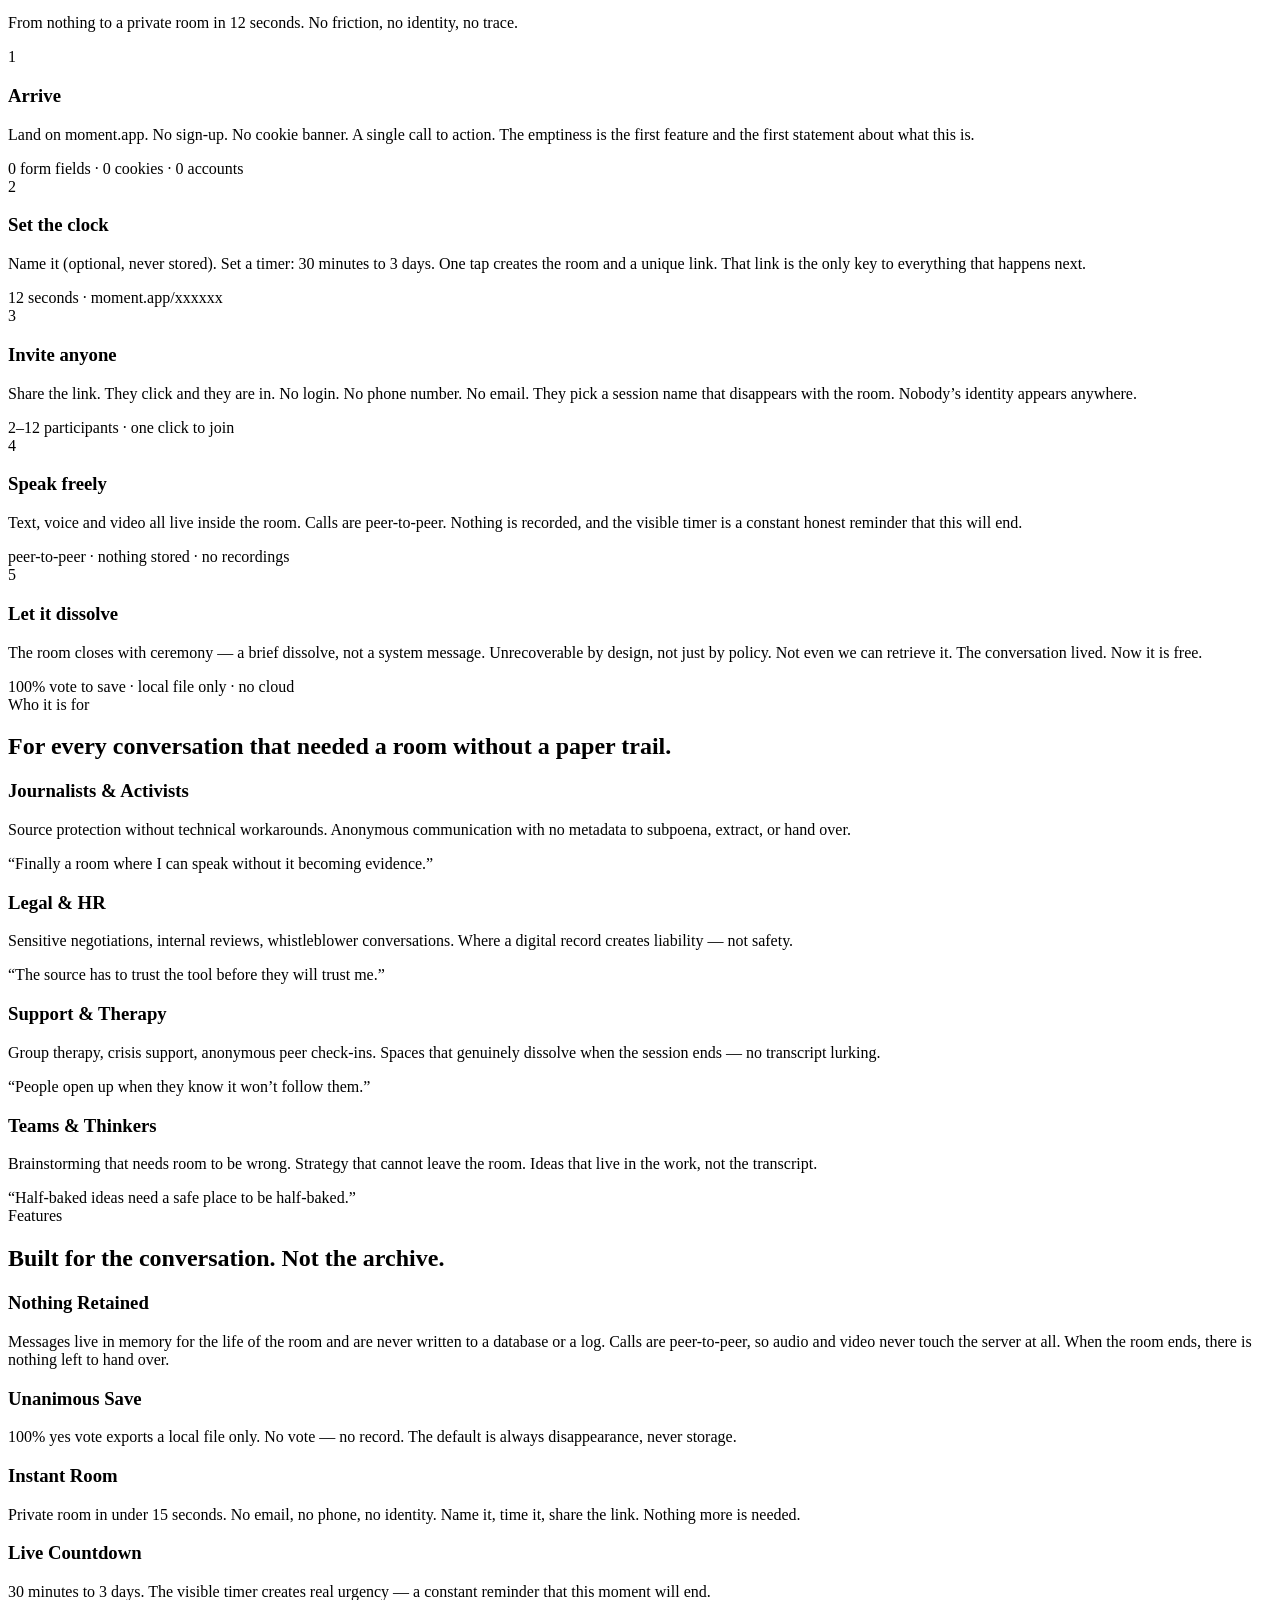
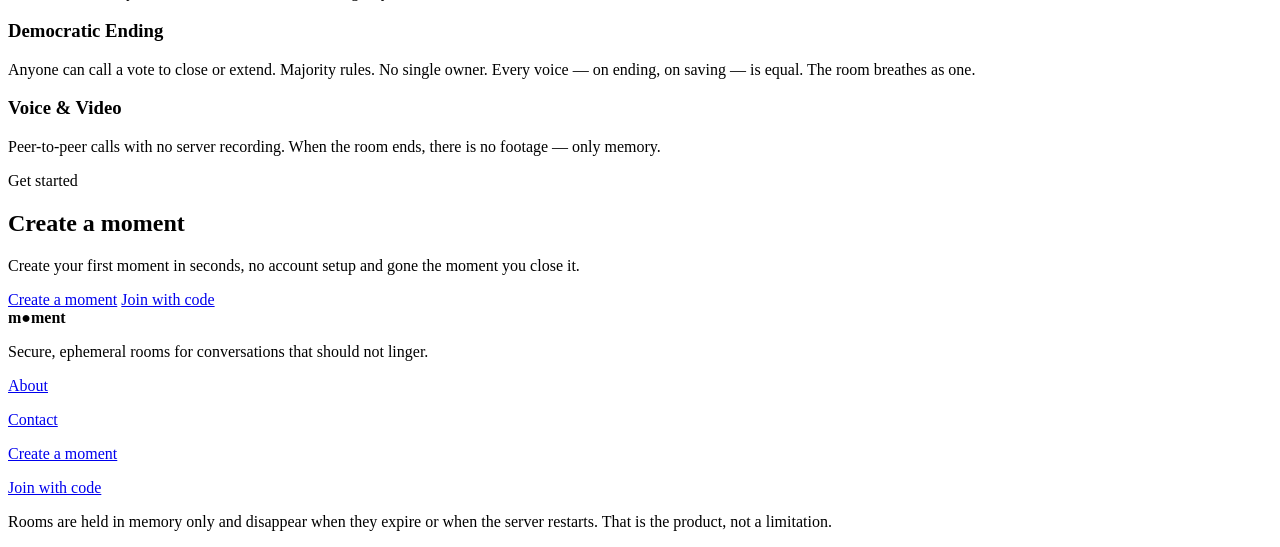
==== commit e52273a3: "Match the Figma layout more closely across the marketing and app screens The container capped at 120" ====
--- a/MomentApp/wwwroot/index.html
+++ b/MomentApp/wwwroot/index.html
@@ -47,7 +47,11 @@
         </div>
 
         <div class="wordmark-bleed">
-          <h1 class="wordmark">m<span class="wordmark-o" aria-hidden="true"></span>ment</h1>
+          <h1 class="wordmark">m<span class="wordmark-o" aria-hidden="true">
+            <svg viewBox="0 0 100 100" class="wordmark-ring">
+              <circle cx="50" cy="50" r="49" pathLength="100" />
+            </svg>
+          </span>ment</h1>
         </div>
 
         <div class="container hero-inner">
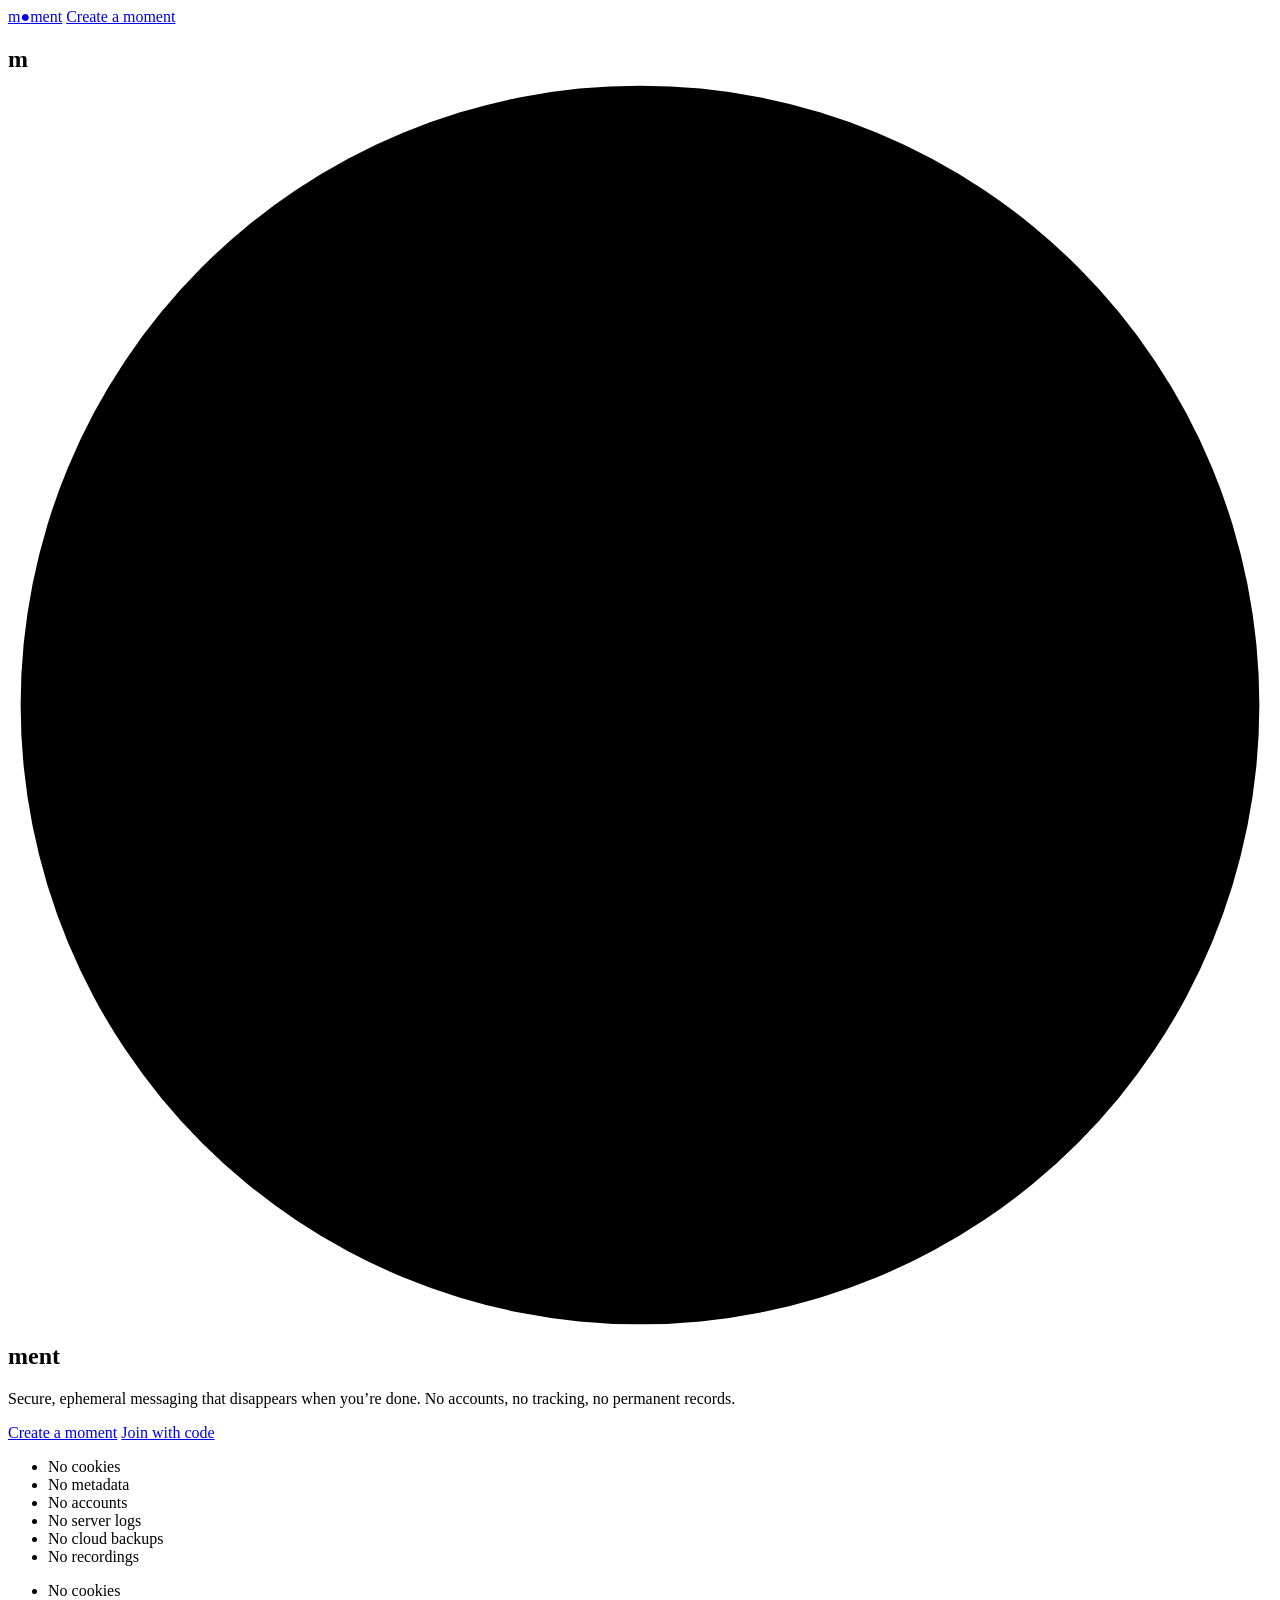
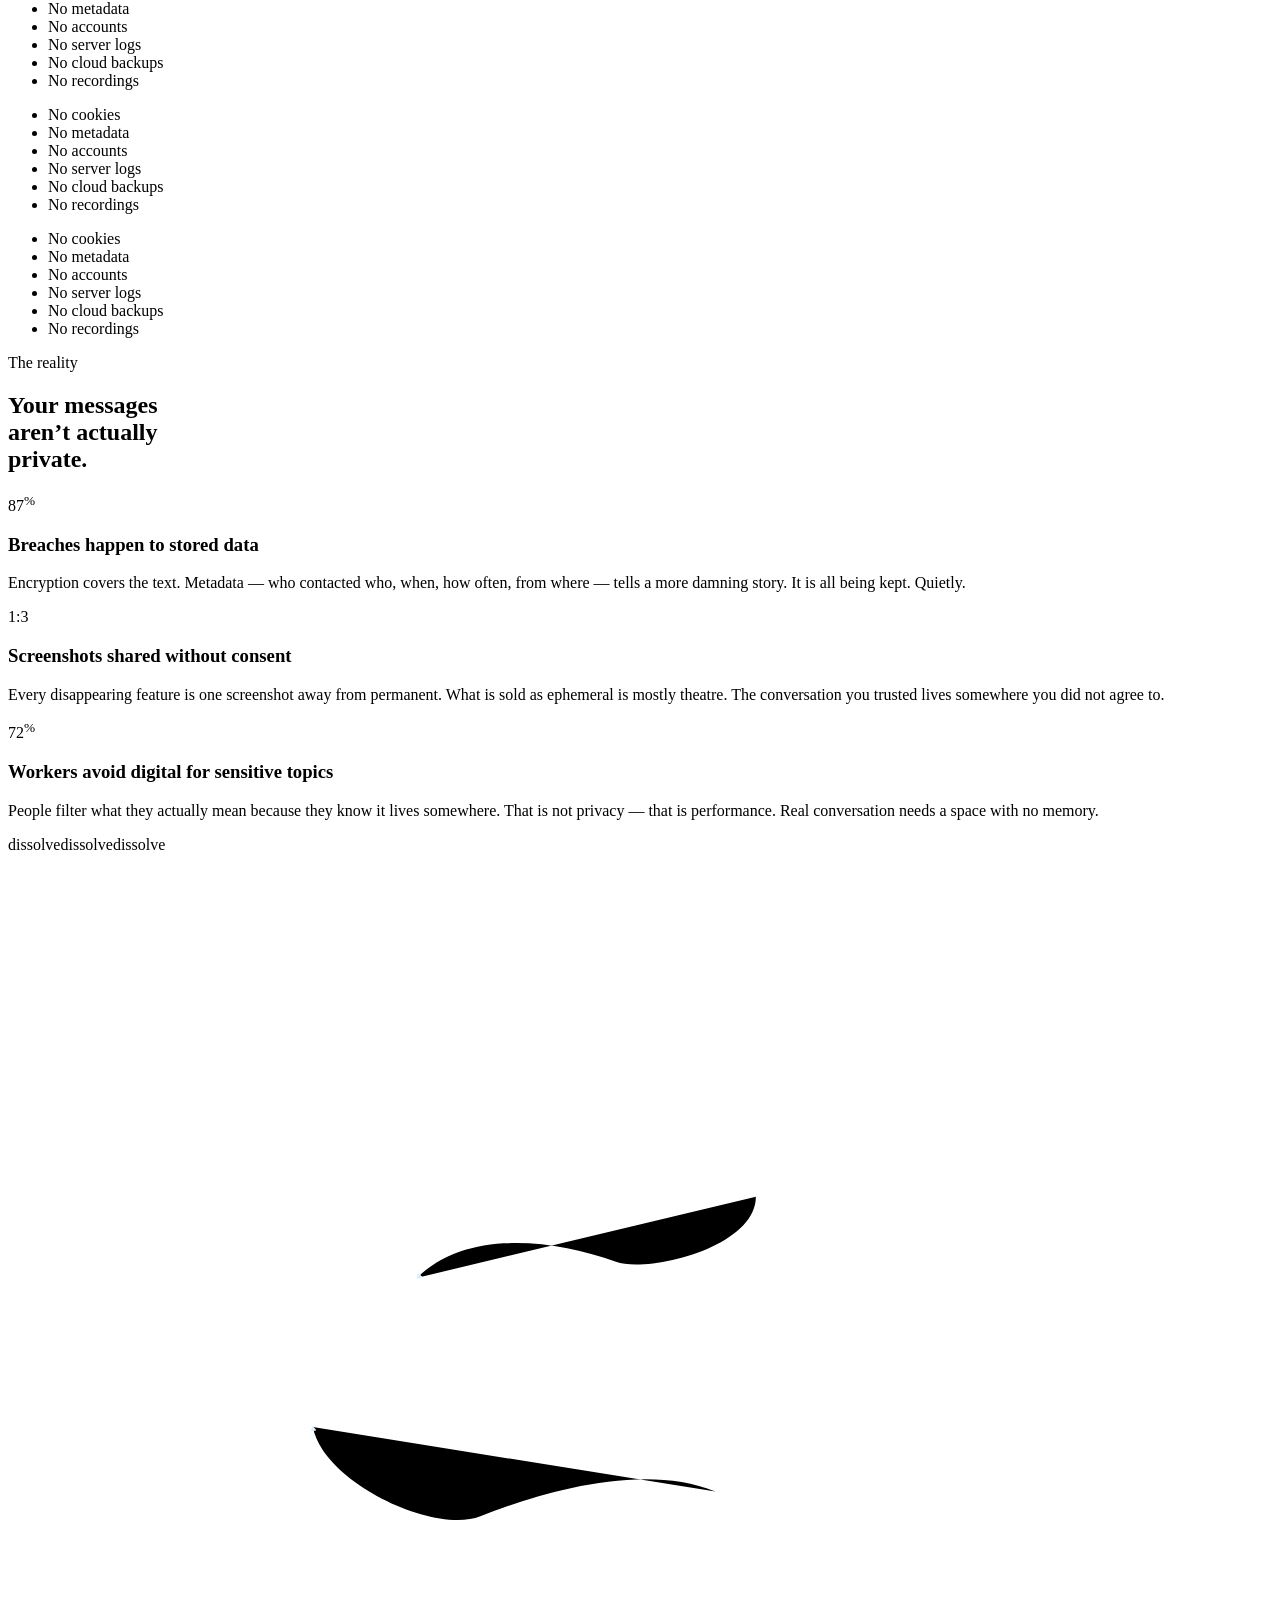
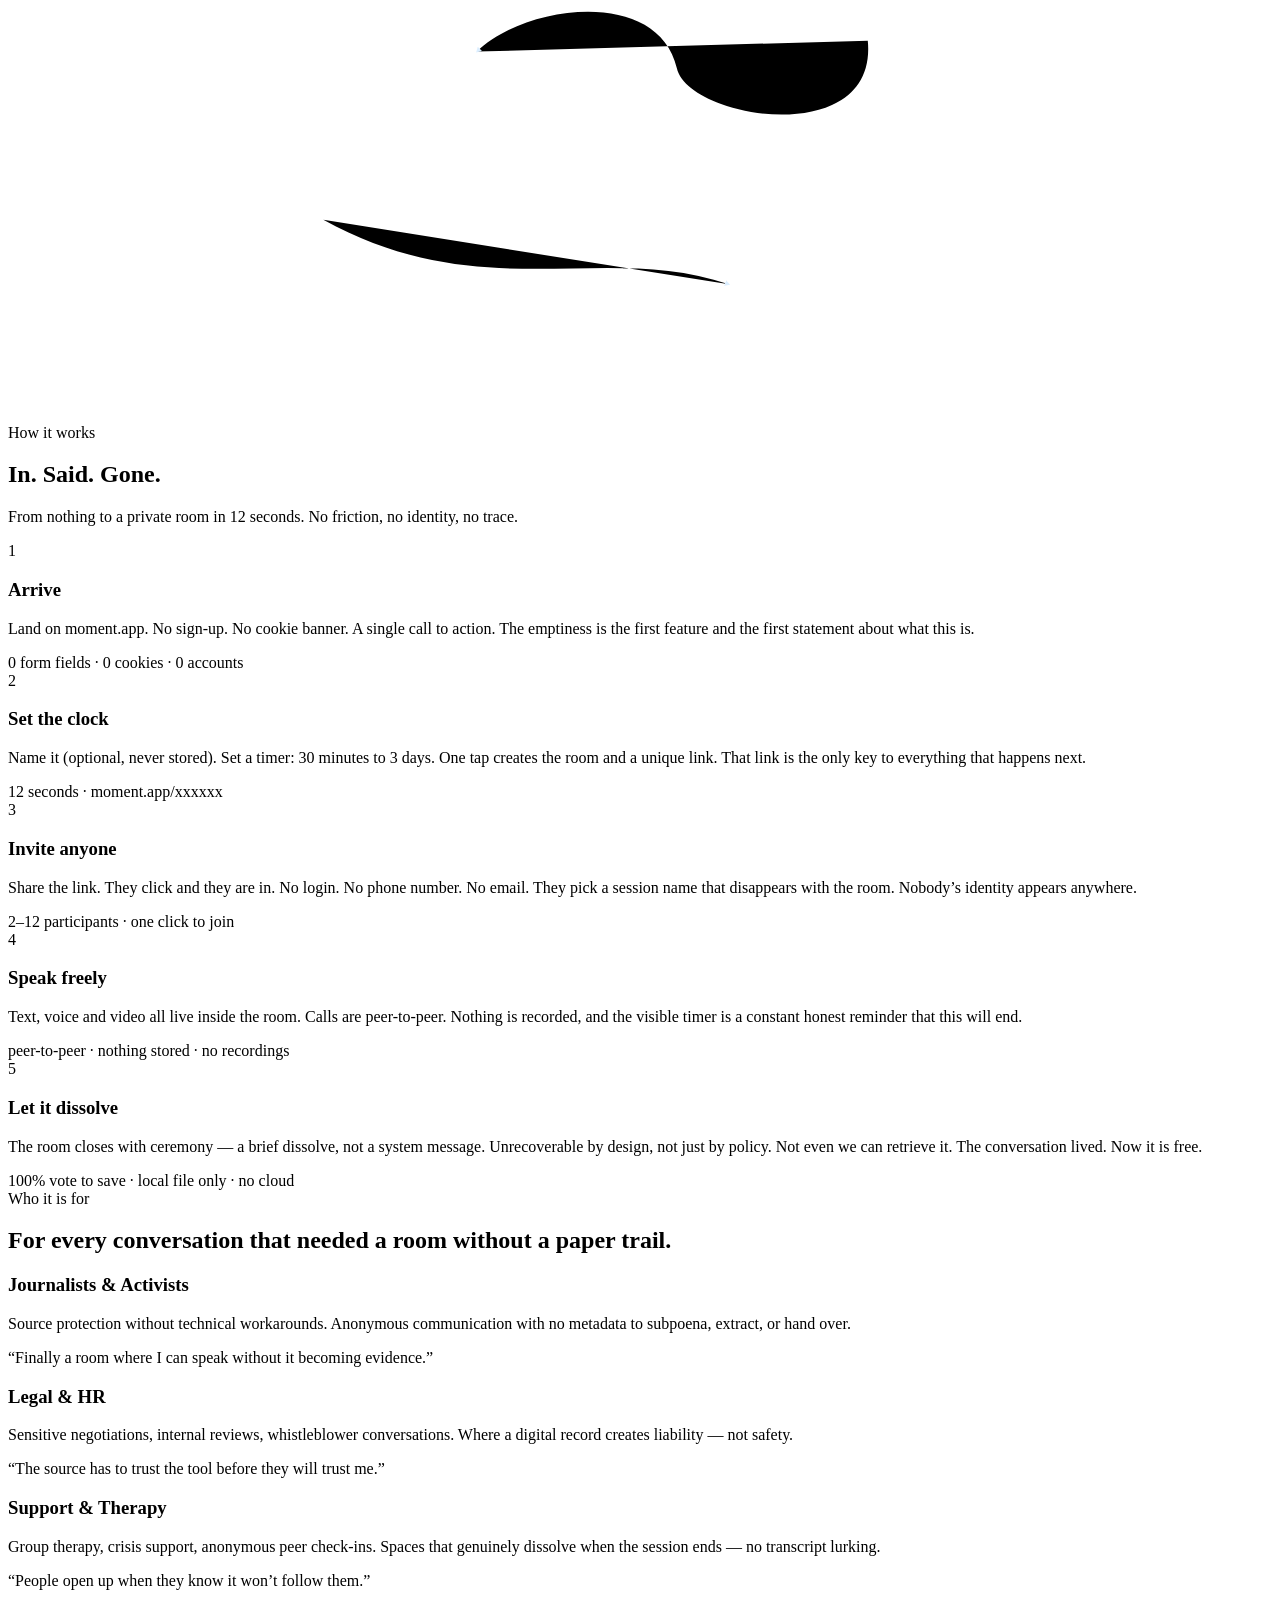
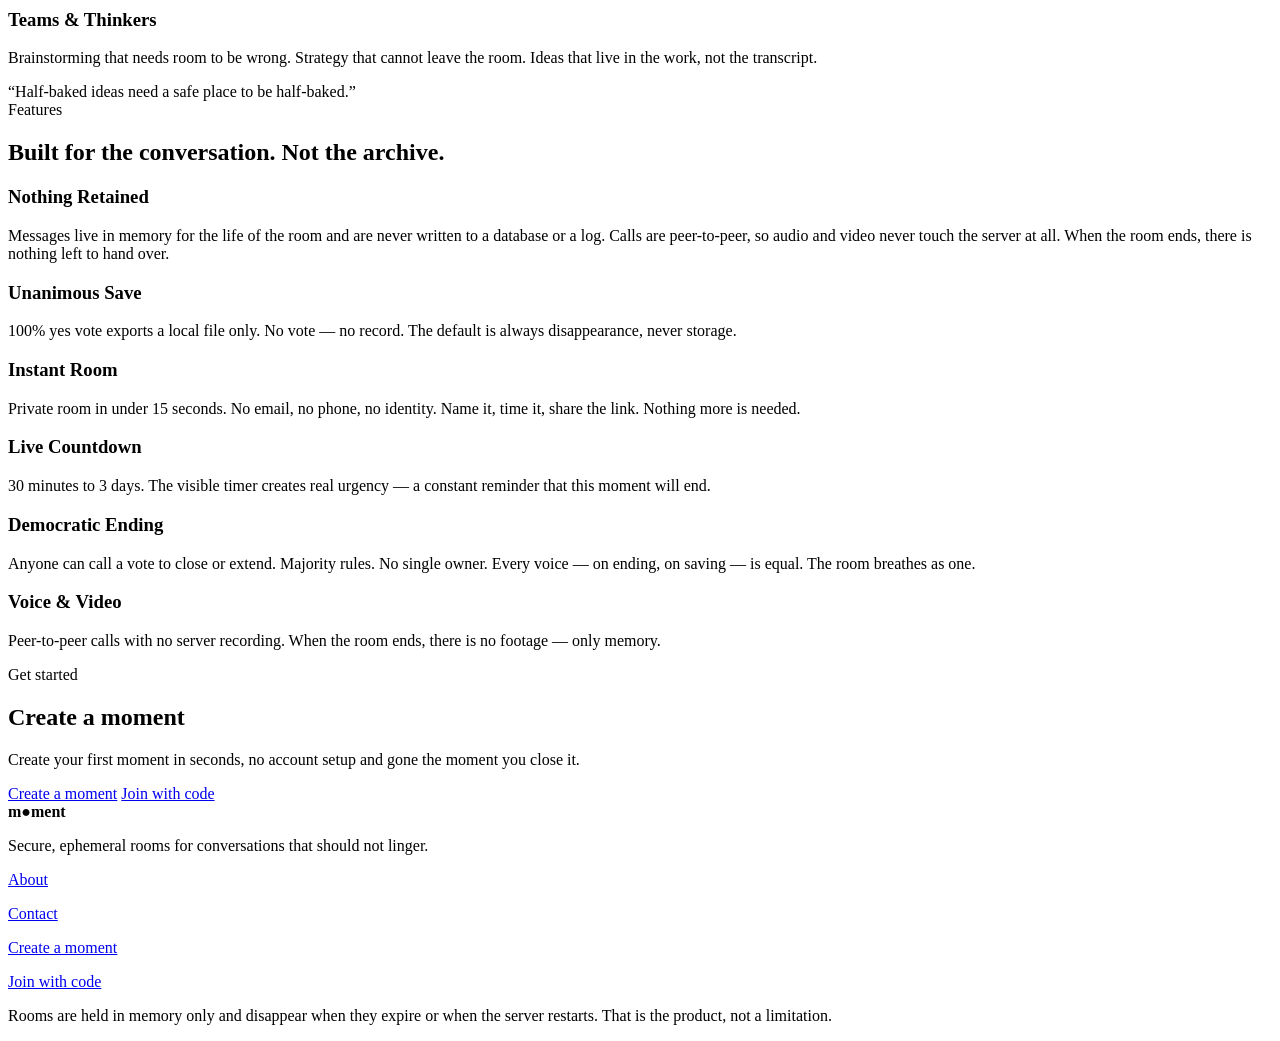
==== commit e3f2dee8: "Make the privacy strip a continuously scrolling marquee It was named a marquee but was a static wrap" ====
--- a/MomentApp/wwwroot/index.html
+++ b/MomentApp/wwwroot/index.html
@@ -76,14 +76,41 @@
 
       <!-- --------------------------------------------------------- marquee -->
       <div class="marquee">
-        <div class="container marquee-track">
-          <span class="marquee-item">No cookies</span>
-          <span class="marquee-item">No metadata</span>
-          <span class="marquee-item">No accounts</span>
-          <span class="marquee-item">No server logs</span>
-          <span class="marquee-item">No cloud backups</span>
-          <span class="marquee-item">No recordings</span>
-        </div>
+        <div class="marquee-track">
+        <ul class="marquee-group">
+          <li class="marquee-item">No cookies</li>
+          <li class="marquee-item">No metadata</li>
+          <li class="marquee-item">No accounts</li>
+          <li class="marquee-item">No server logs</li>
+          <li class="marquee-item">No cloud backups</li>
+          <li class="marquee-item">No recordings</li>
+        </ul>
+        <ul class="marquee-group" aria-hidden="true">
+          <li class="marquee-item">No cookies</li>
+          <li class="marquee-item">No metadata</li>
+          <li class="marquee-item">No accounts</li>
+          <li class="marquee-item">No server logs</li>
+          <li class="marquee-item">No cloud backups</li>
+          <li class="marquee-item">No recordings</li>
+        </ul>
+        <ul class="marquee-group" aria-hidden="true">
+          <li class="marquee-item">No cookies</li>
+          <li class="marquee-item">No metadata</li>
+          <li class="marquee-item">No accounts</li>
+          <li class="marquee-item">No server logs</li>
+          <li class="marquee-item">No cloud backups</li>
+          <li class="marquee-item">No recordings</li>
+        </ul>
+        <ul class="marquee-group" aria-hidden="true">
+          <li class="marquee-item">No cookies</li>
+          <li class="marquee-item">No metadata</li>
+          <li class="marquee-item">No accounts</li>
+          <li class="marquee-item">No server logs</li>
+          <li class="marquee-item">No cloud backups</li>
+          <li class="marquee-item">No recordings</li>
+        </ul>
+        </div>
+      </div>
       </div>
 
       <!-- --------------------------------------------------------- reality -->
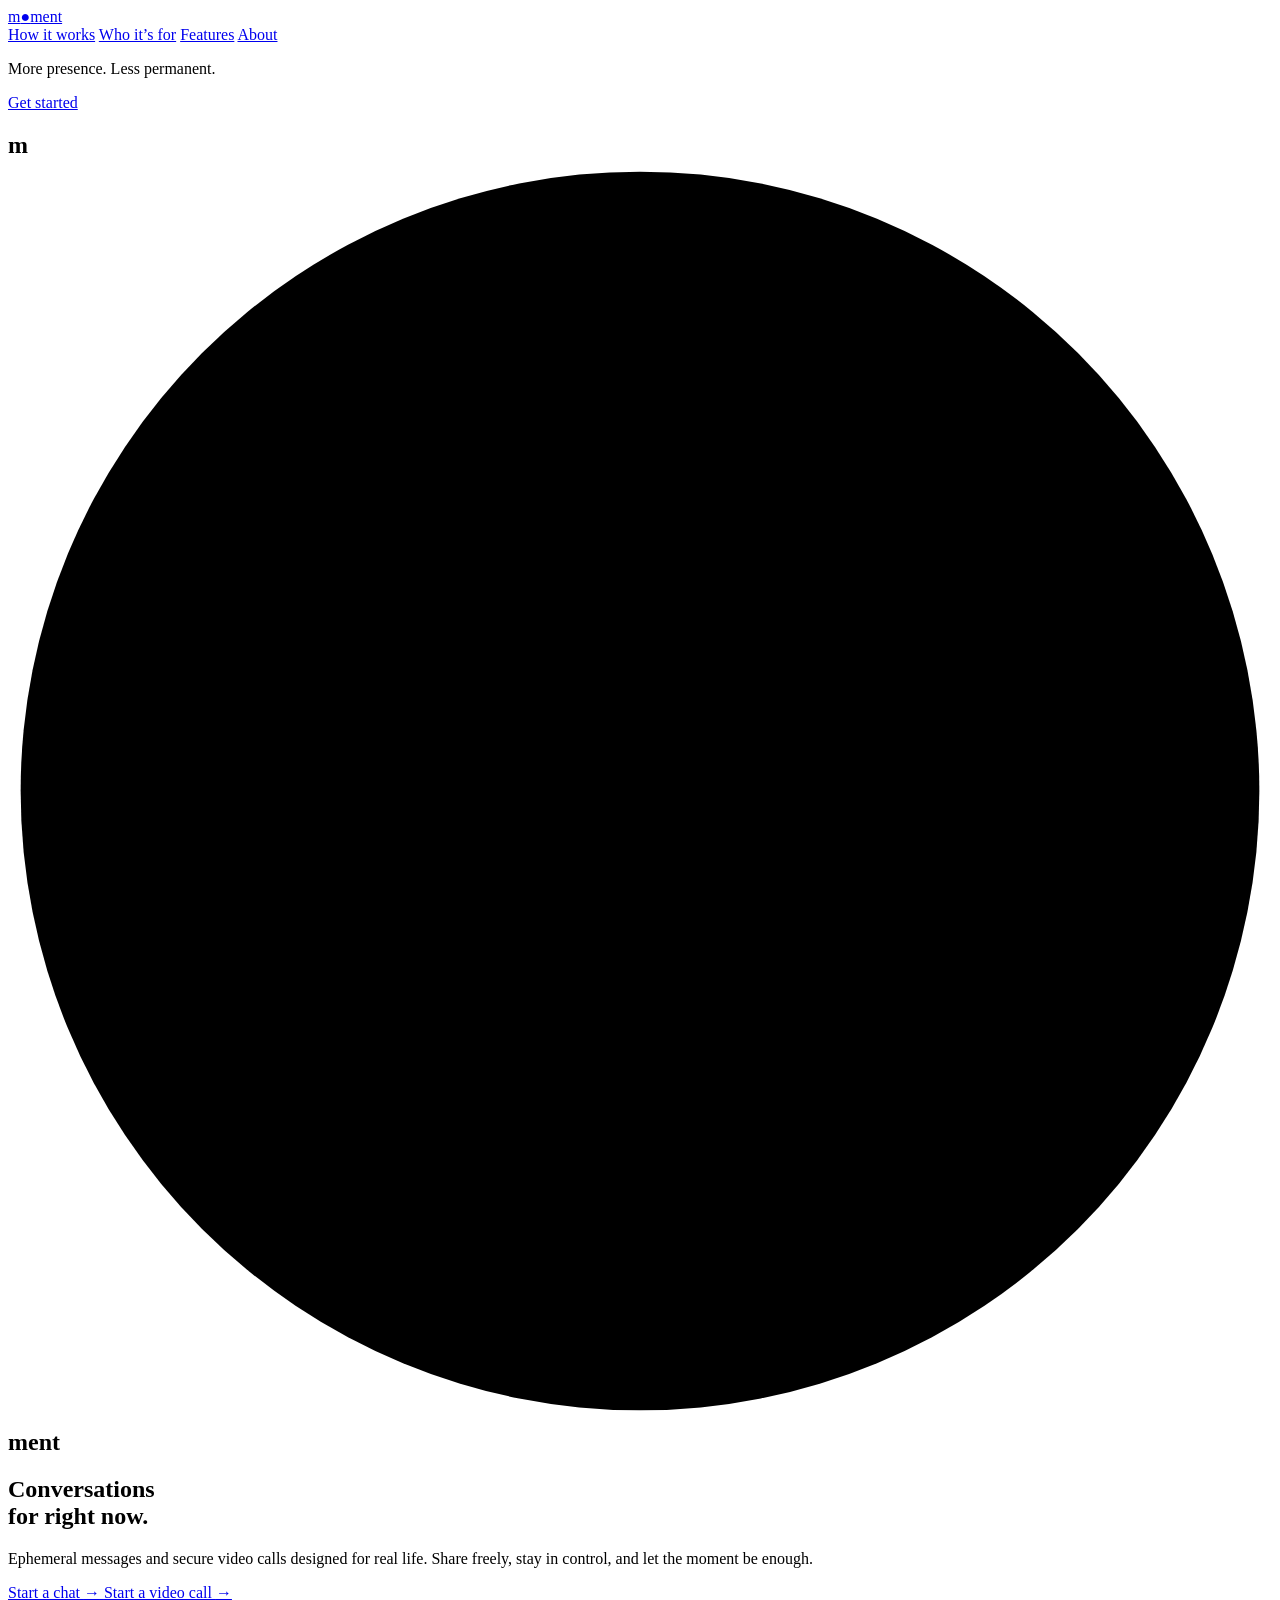
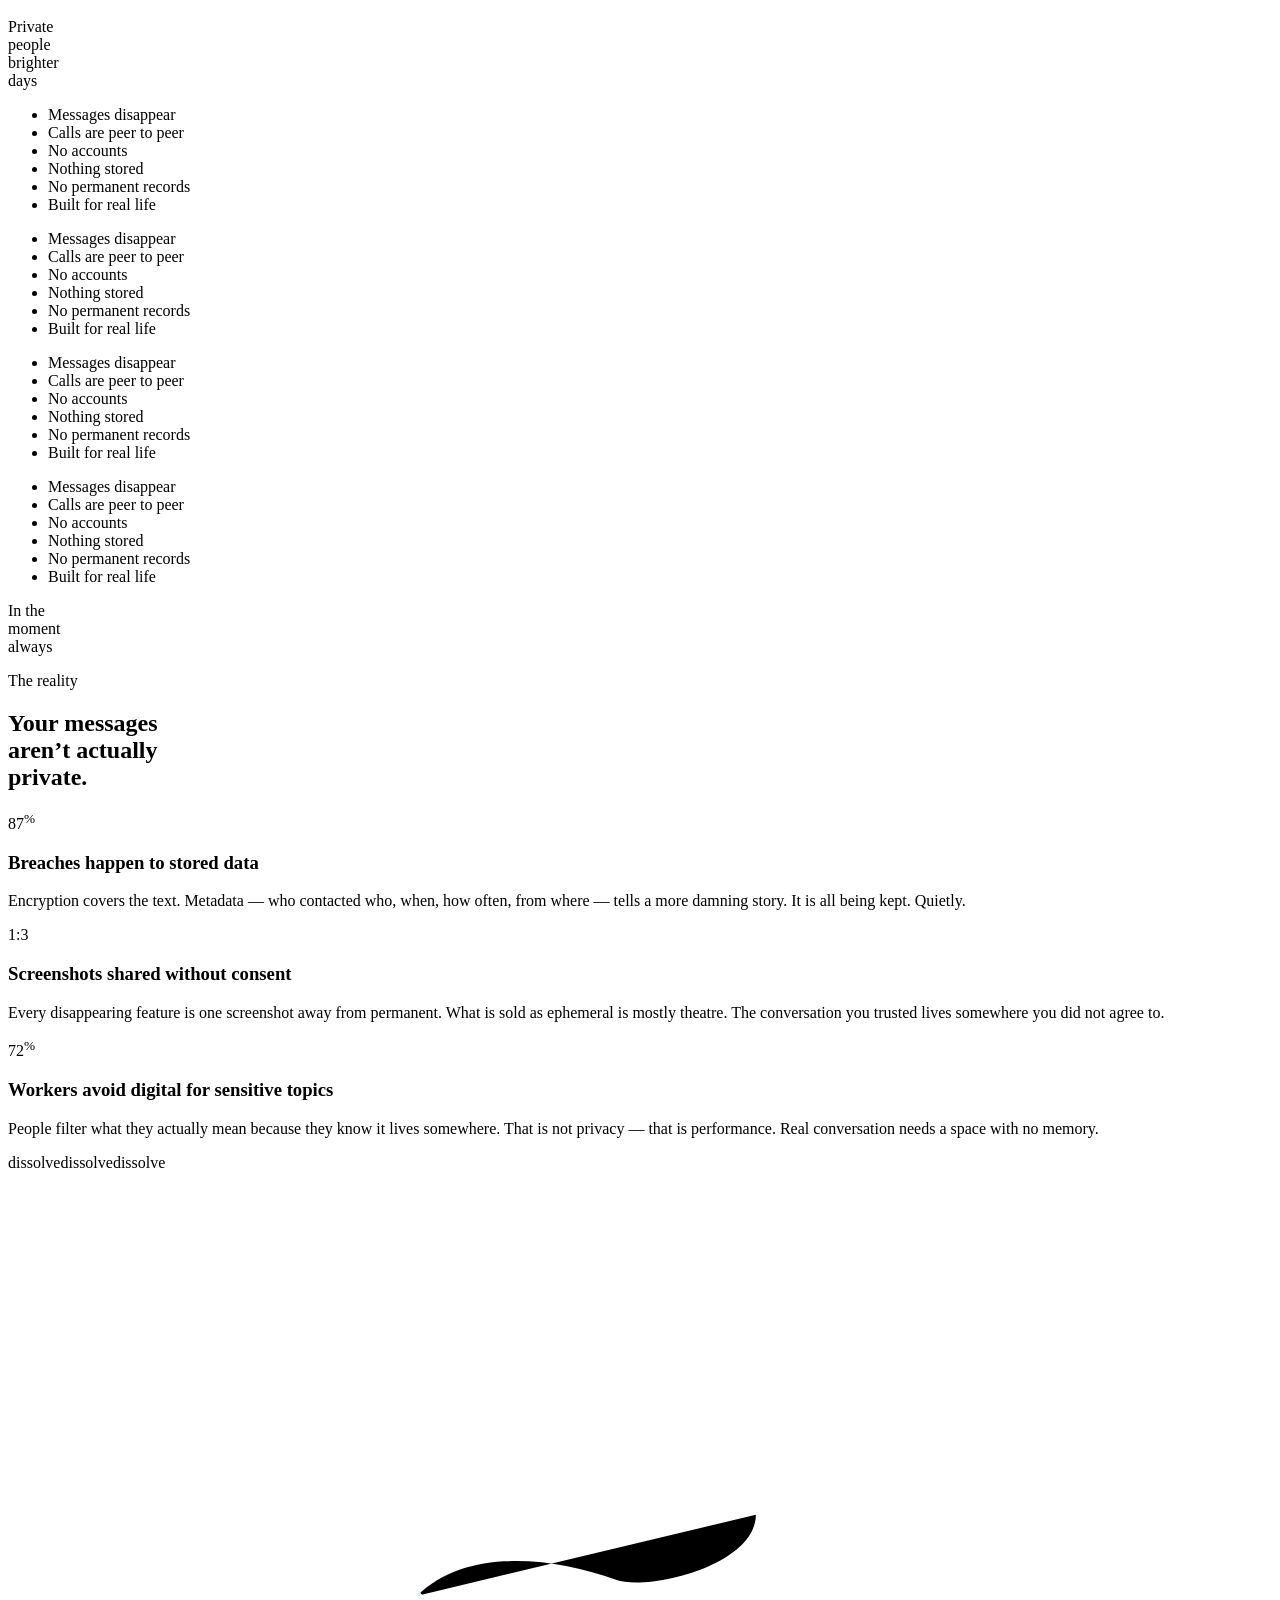
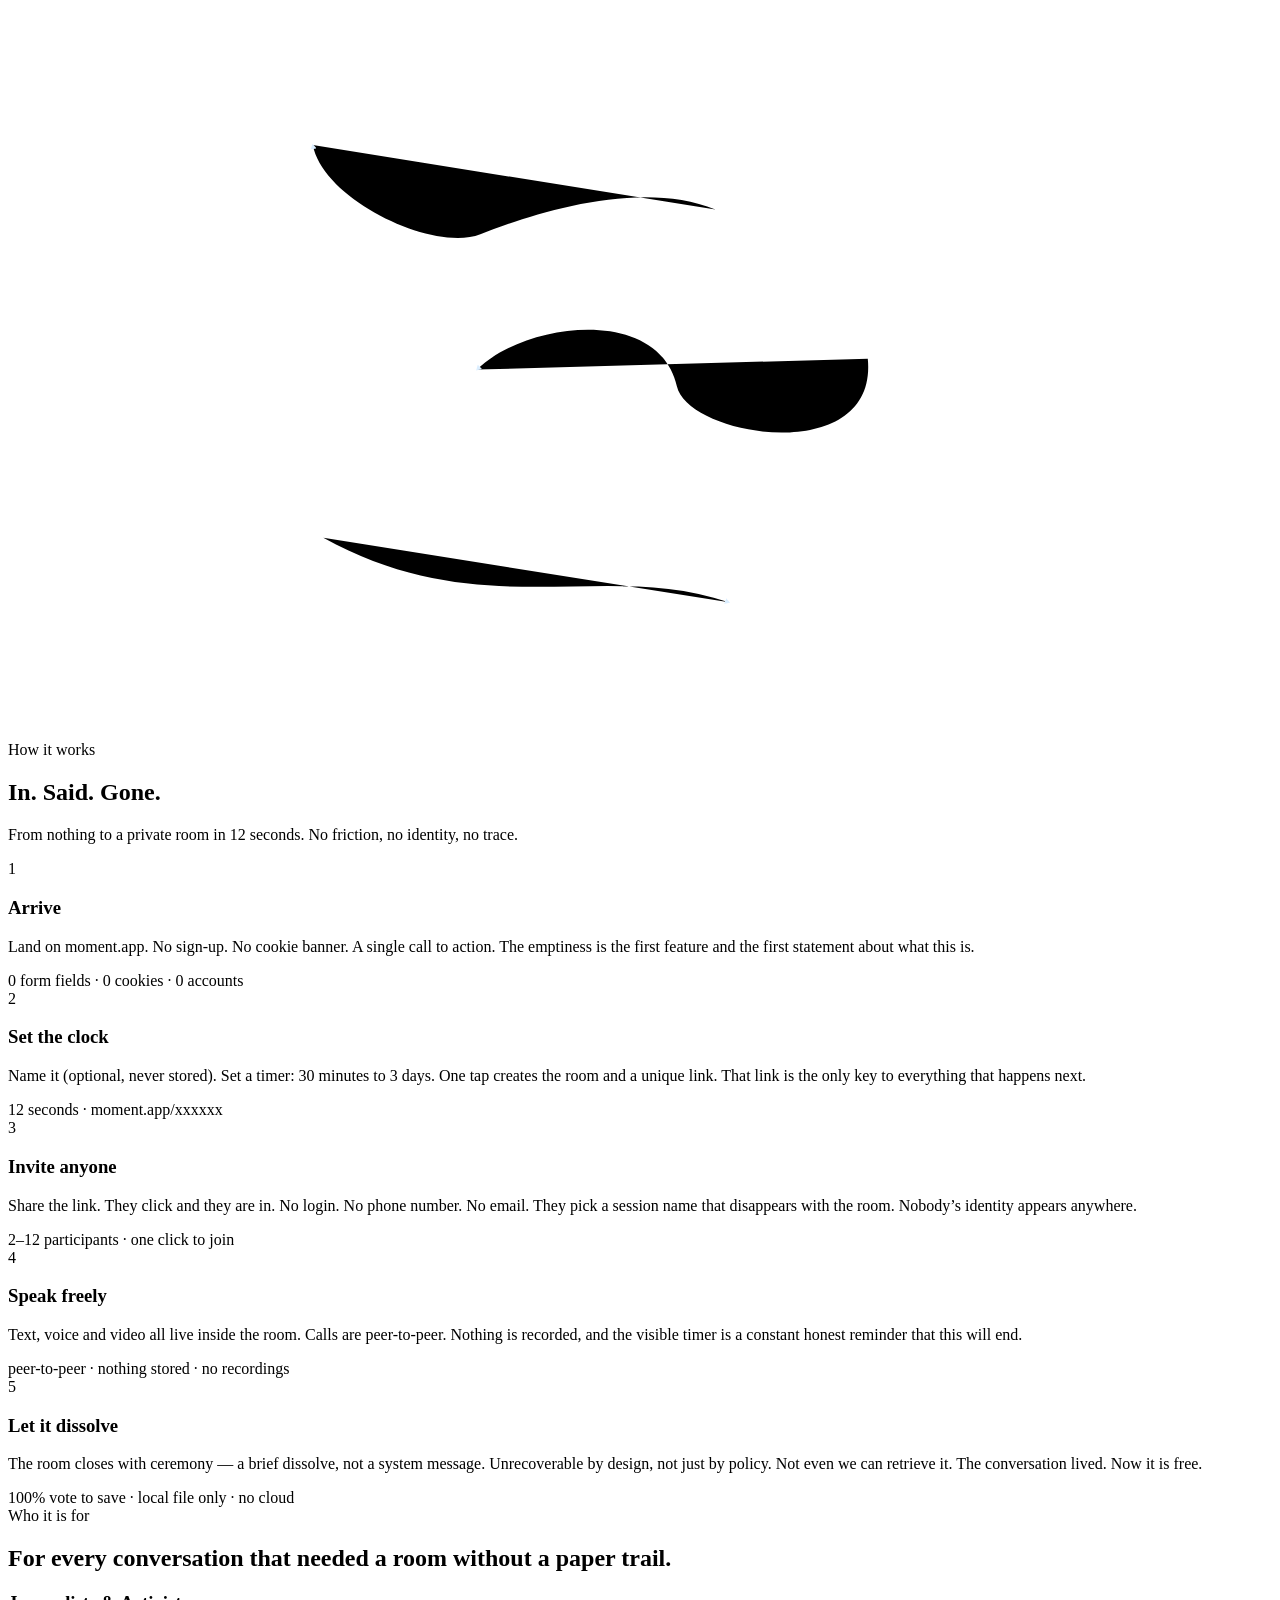
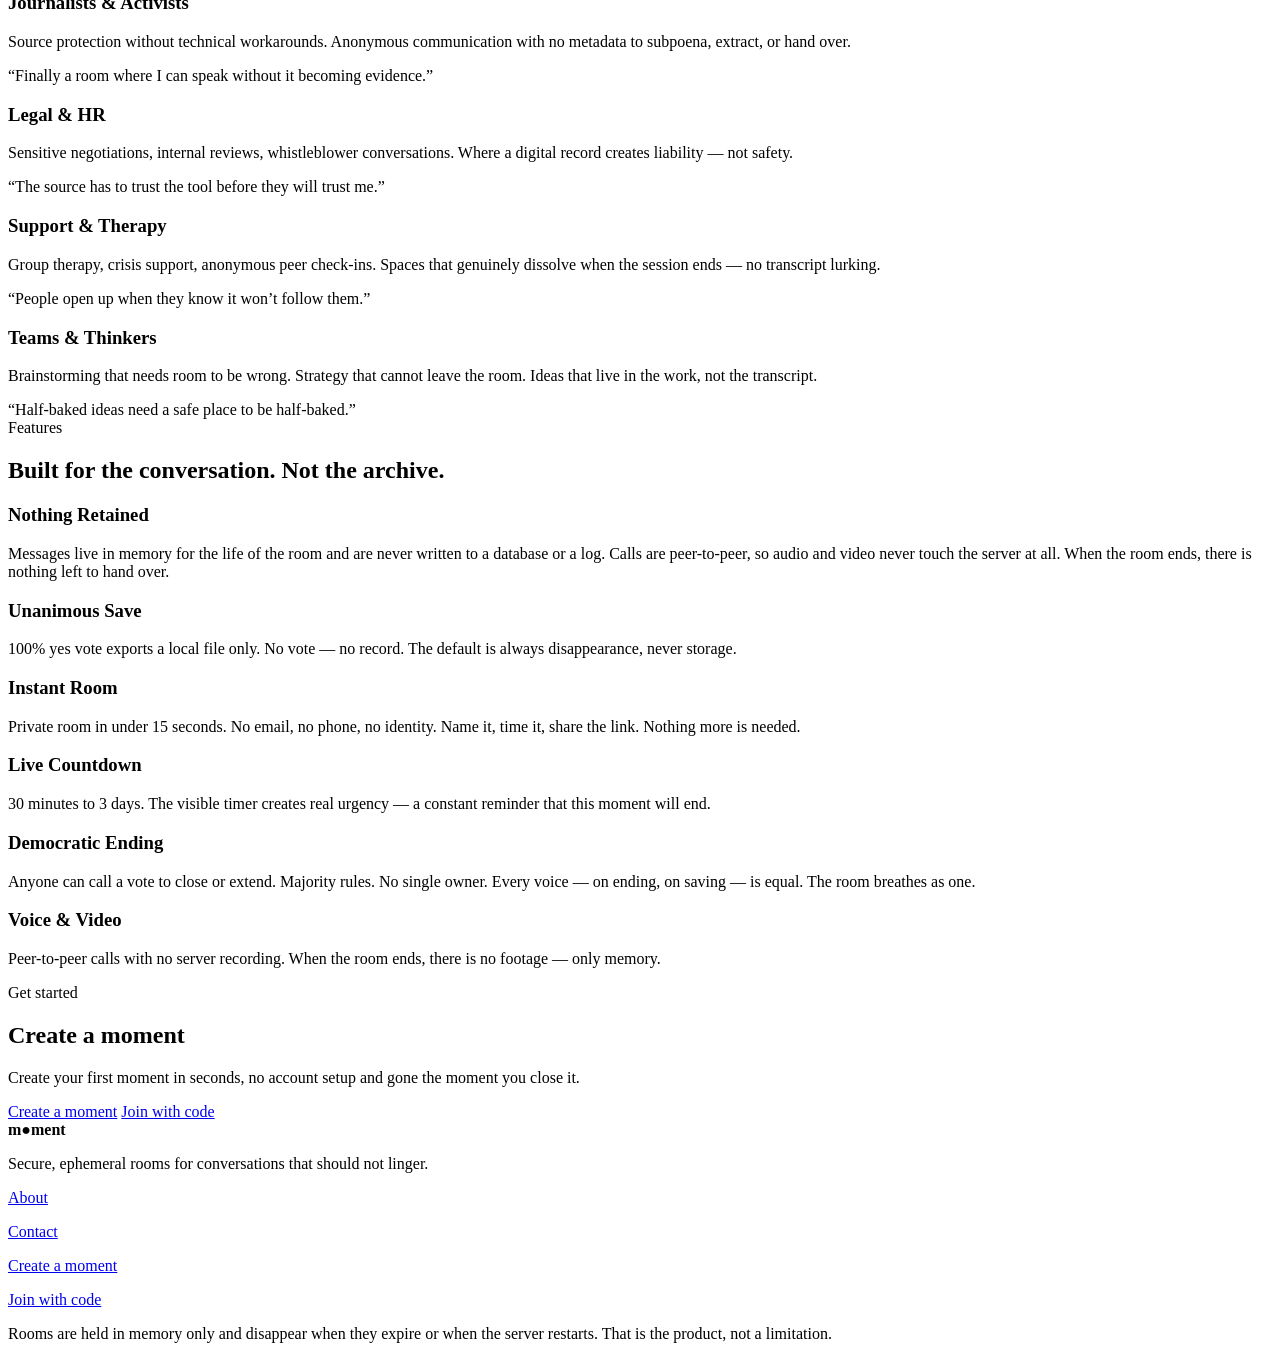
==== commit b9e4dca1: "Match the reference hero: sky photograph, measured placement - The hero and the strip now sit on one" ====
--- a/MomentApp/wwwroot/index.html
+++ b/MomentApp/wwwroot/index.html
@@ -17,6 +17,9 @@
       rel="stylesheet"
     />
     <link rel="stylesheet" href="/css/moment.css" />
+    <!-- The sky is the largest paint on the page; without this it is only discovered once
+         the stylesheet has parsed. -->
+    <link rel="preload" as="image" href="/images/hero-sky.jpg" />
     <script type="application/ld+json">
       {
         "@context": "https://schema.org",
@@ -33,19 +36,25 @@
     <header class="nav">
       <div class="container nav-inner">
         <a class="brand" href="/">m<span aria-hidden="true">&#9679;</span>ment</a>
-        <a class="nav-cta" href="/Room/Create">Create a moment</a>
+
+        <nav class="nav-links" aria-label="Sections">
+          <a href="#how-it-works">How it works</a>
+          <a href="#who-its-for">Who it&rsquo;s for</a>
+          <a href="#features">Features</a>
+          <a href="/about.html">About</a>
+        </nav>
+
+        <p class="nav-tagline">More presence. Less permanent.</p>
+        <a class="nav-cta" href="/Room/Create">Get started</a>
       </div>
     </header>
 
     <main>
       <!-- ------------------------------------------------------------ hero -->
+      <!-- The hero and the strip below it share one sky, so the photograph is
+           continuous rather than stopping at a seam above the strip. -->
+      <div class="skyfield">
       <section class="hero">
-        <div class="clouds" aria-hidden="true">
-          <span class="cloud"></span><span class="cloud"></span><span class="cloud"></span>
-          <span class="cloud"></span><span class="cloud"></span><span class="cloud"></span>
-          <span class="cloud"></span>
-        </div>
-
         <div class="wordmark-bleed">
           <h1 class="wordmark">m<span class="wordmark-o" aria-hidden="true">
             <svg viewBox="0 0 100 100" class="wordmark-ring">
@@ -56,19 +65,28 @@
 
         <div class="container hero-inner">
           <div class="hero-foot">
-            <p class="hero-copy">
-              Secure, ephemeral messaging that disappears when you&rsquo;re done.
-              No accounts, no tracking, no permanent records.
-            </p>
-
+            <div class="hero-copy">
+              <h2>Conversations<br />for right now.</h2>
+              <p>
+                Ephemeral messages and secure video calls designed for real life.
+                Share freely, stay in control, and let the moment be enough.
+              </p>
+            </div>
+
+            <!-- Each button lands in the surface it names, rather than asking for the
+                 same decision twice. -->
             <div class="hero-actions">
-              <a class="button primary" href="/Room/Create">Create a moment</a>
-              <a class="button secondary" href="/Room/Join">Join with code</a>
-            </div>
-
-            <div class="hero-bubbles" aria-hidden="true">
-              <span class="bubble"></span>
-              <span class="bubble alt"></span>
+              <a class="button primary" href="/Room/Create?type=Chat">
+                Start a chat <span class="arrow" aria-hidden="true">&#8594;</span>
+              </a>
+              <a class="button secondary" href="/Room/Create?type=Video">
+                Start a video call <span class="arrow" aria-hidden="true">&#8594;</span>
+              </a>
+            </div>
+
+            <div class="hero-motif">
+              <span class="motif-rings" aria-hidden="true"><i></i><i></i></span>
+              <p class="motif-words">Private<br />people<br />brighter<br />days</p>
             </div>
           </div>
         </div>
@@ -76,42 +94,45 @@
 
       <!-- --------------------------------------------------------- marquee -->
       <div class="marquee">
-        <div class="marquee-track">
-        <ul class="marquee-group">
-          <li class="marquee-item">No cookies</li>
-          <li class="marquee-item">No metadata</li>
-          <li class="marquee-item">No accounts</li>
-          <li class="marquee-item">No server logs</li>
-          <li class="marquee-item">No cloud backups</li>
-          <li class="marquee-item">No recordings</li>
-        </ul>
-        <ul class="marquee-group" aria-hidden="true">
-          <li class="marquee-item">No cookies</li>
-          <li class="marquee-item">No metadata</li>
-          <li class="marquee-item">No accounts</li>
-          <li class="marquee-item">No server logs</li>
-          <li class="marquee-item">No cloud backups</li>
-          <li class="marquee-item">No recordings</li>
-        </ul>
-        <ul class="marquee-group" aria-hidden="true">
-          <li class="marquee-item">No cookies</li>
-          <li class="marquee-item">No metadata</li>
-          <li class="marquee-item">No accounts</li>
-          <li class="marquee-item">No server logs</li>
-          <li class="marquee-item">No cloud backups</li>
-          <li class="marquee-item">No recordings</li>
-        </ul>
-        <ul class="marquee-group" aria-hidden="true">
-          <li class="marquee-item">No cookies</li>
-          <li class="marquee-item">No metadata</li>
-          <li class="marquee-item">No accounts</li>
-          <li class="marquee-item">No server logs</li>
-          <li class="marquee-item">No cloud backups</li>
-          <li class="marquee-item">No recordings</li>
-        </ul>
-        </div>
+        <div class="marquee-viewport">
+          <div class="marquee-track">
+            <ul class="marquee-group">
+              <li class="marquee-item">Messages disappear</li>
+              <li class="marquee-item">Calls are peer to peer</li>
+              <li class="marquee-item">No accounts</li>
+              <li class="marquee-item">Nothing stored</li>
+              <li class="marquee-item">No permanent records</li>
+              <li class="marquee-item">Built for real life</li>
+            </ul>
+            <ul class="marquee-group" aria-hidden="true">
+              <li class="marquee-item">Messages disappear</li>
+              <li class="marquee-item">Calls are peer to peer</li>
+              <li class="marquee-item">No accounts</li>
+              <li class="marquee-item">Nothing stored</li>
+              <li class="marquee-item">No permanent records</li>
+              <li class="marquee-item">Built for real life</li>
+            </ul>
+            <ul class="marquee-group" aria-hidden="true">
+              <li class="marquee-item">Messages disappear</li>
+              <li class="marquee-item">Calls are peer to peer</li>
+              <li class="marquee-item">No accounts</li>
+              <li class="marquee-item">Nothing stored</li>
+              <li class="marquee-item">No permanent records</li>
+              <li class="marquee-item">Built for real life</li>
+            </ul>
+            <ul class="marquee-group" aria-hidden="true">
+              <li class="marquee-item">Messages disappear</li>
+              <li class="marquee-item">Calls are peer to peer</li>
+              <li class="marquee-item">No accounts</li>
+              <li class="marquee-item">Nothing stored</li>
+              <li class="marquee-item">No permanent records</li>
+              <li class="marquee-item">Built for real life</li>
+            </ul>
+          </div>
+        </div>
+        <p class="marquee-sign" aria-hidden="true">In the<br />moment<br />always</p>
       </div>
-      </div>
+      </div><!-- /.skyfield -->
 
       <!-- --------------------------------------------------------- reality -->
       <section class="section reality">
@@ -165,7 +186,7 @@
       </section>
 
       <!-- ---------------------------------------------------- how it works -->
-      <section class="section process">
+      <section class="section process" id="how-it-works">
         <div class="container">
           <div class="process-canvas">
             <div class="process-watermark" aria-hidden="true">
@@ -259,7 +280,7 @@
       </section>
 
       <!-- ---------------------------------------------------- who it is for -->
-      <section class="section audience">
+      <section class="section audience" id="who-its-for">
         <div class="container">
           <div class="fade-in">
             <div class="kicker">Who it is for</div>
@@ -316,7 +337,7 @@
       </section>
 
       <!-- -------------------------------------------------------- features -->
-      <section class="section features">
+      <section class="section features" id="features">
         <div class="container features-grid">
           <!-- Left column: the heading, then two cards sitting lower down, which is what
                creates the scattered rhythm in the design rather than a tidy pair of stacks. -->
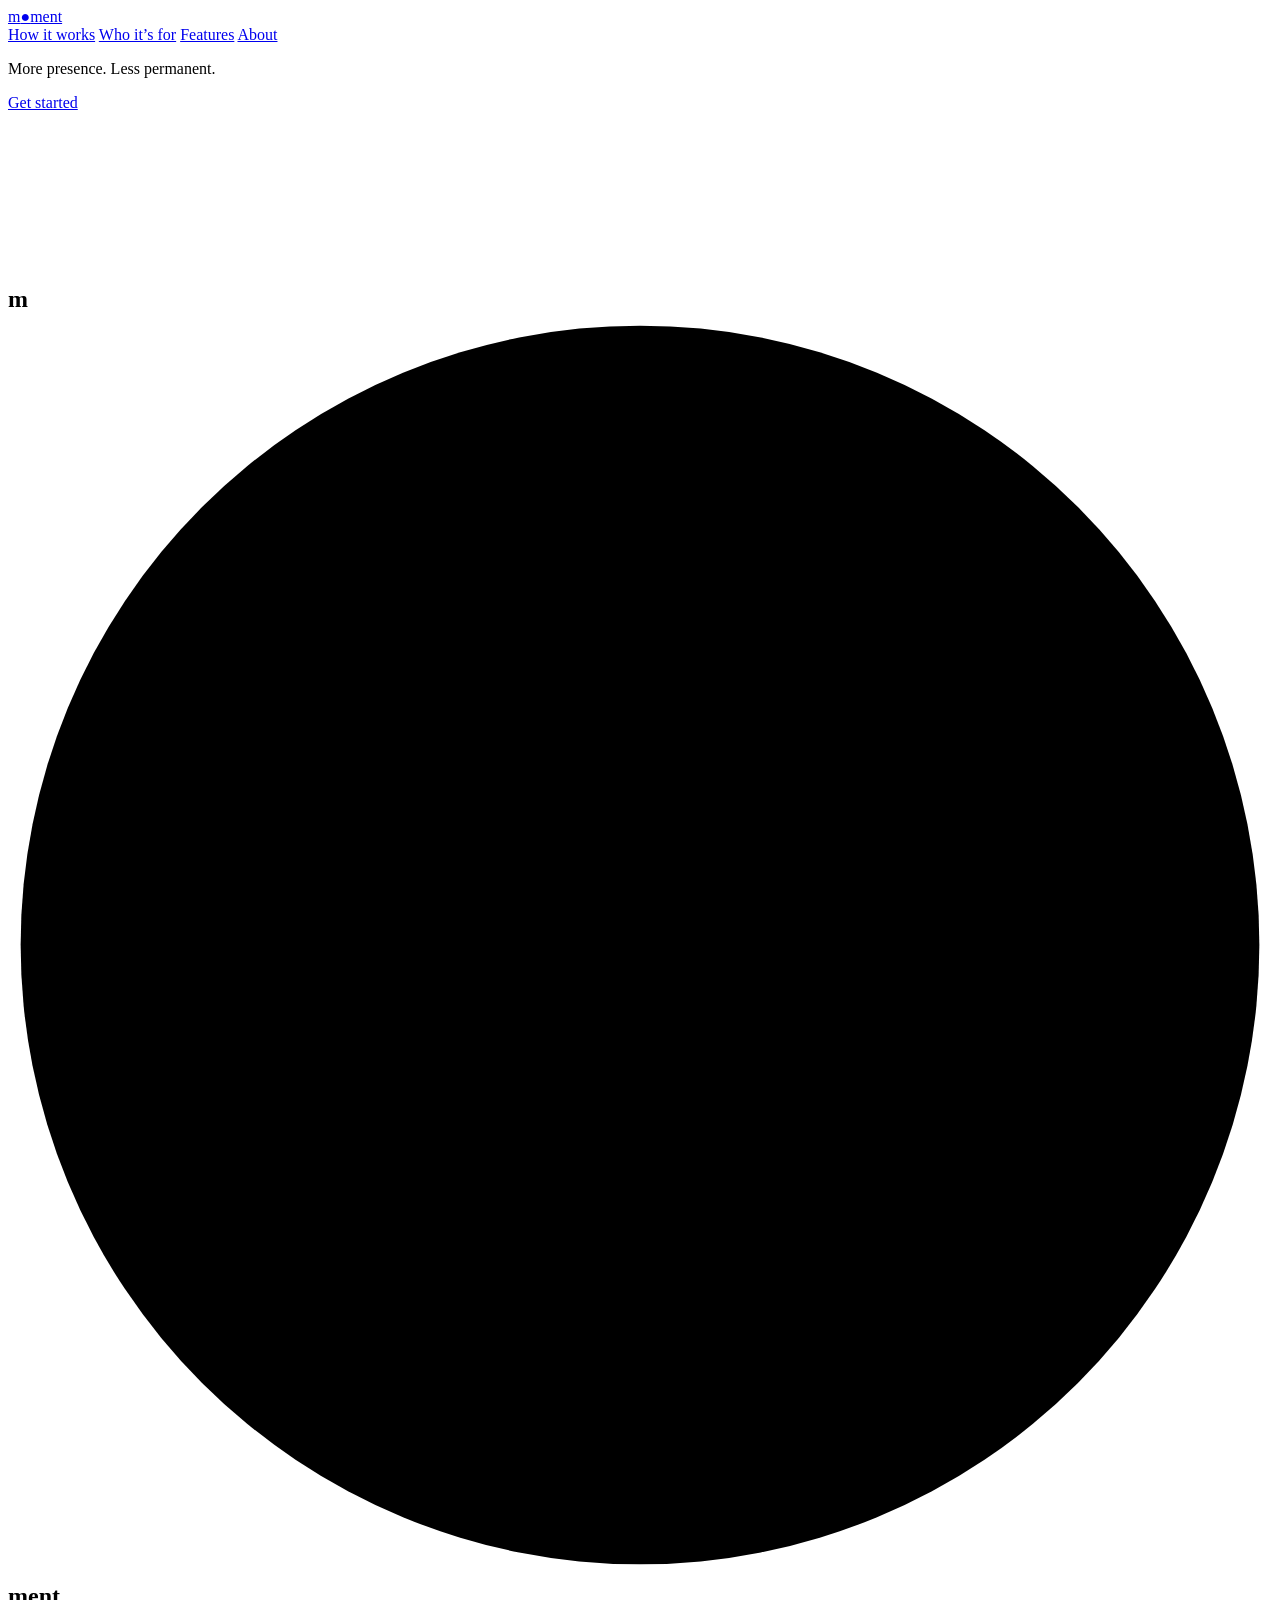
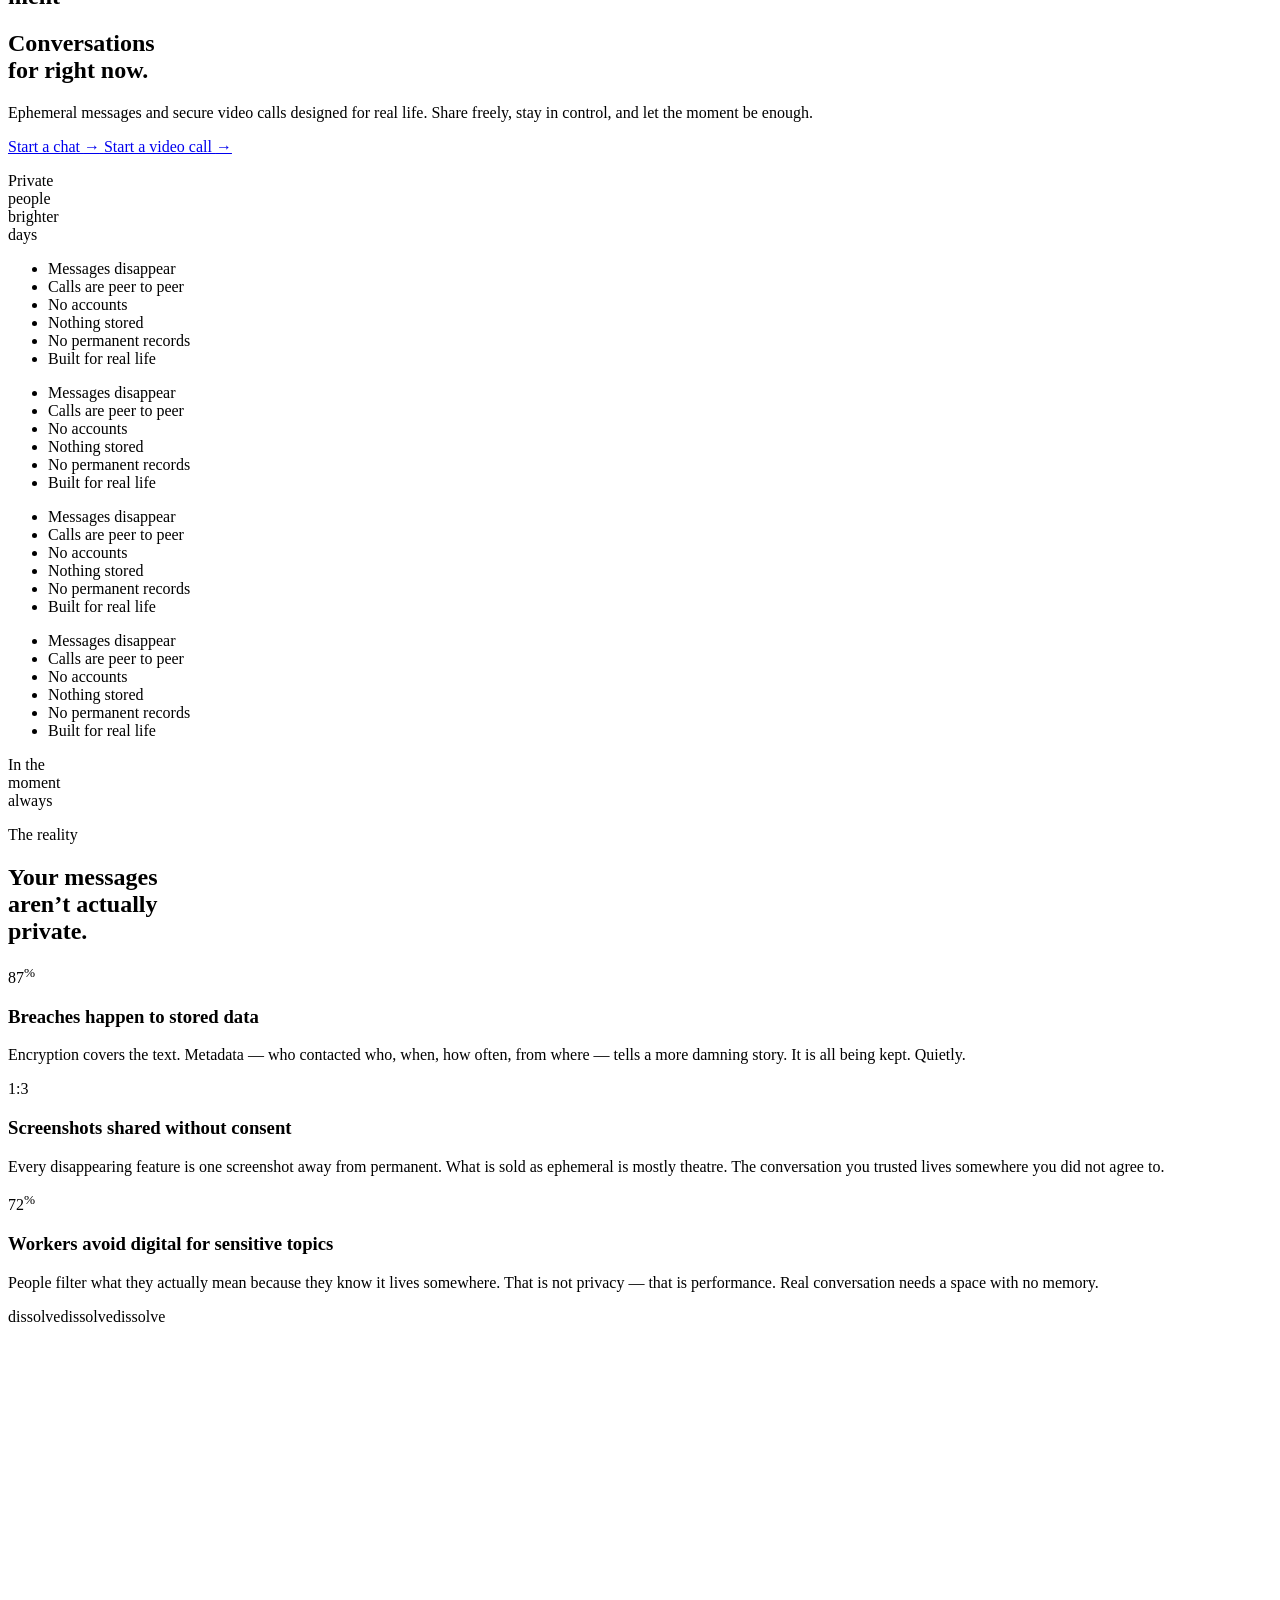
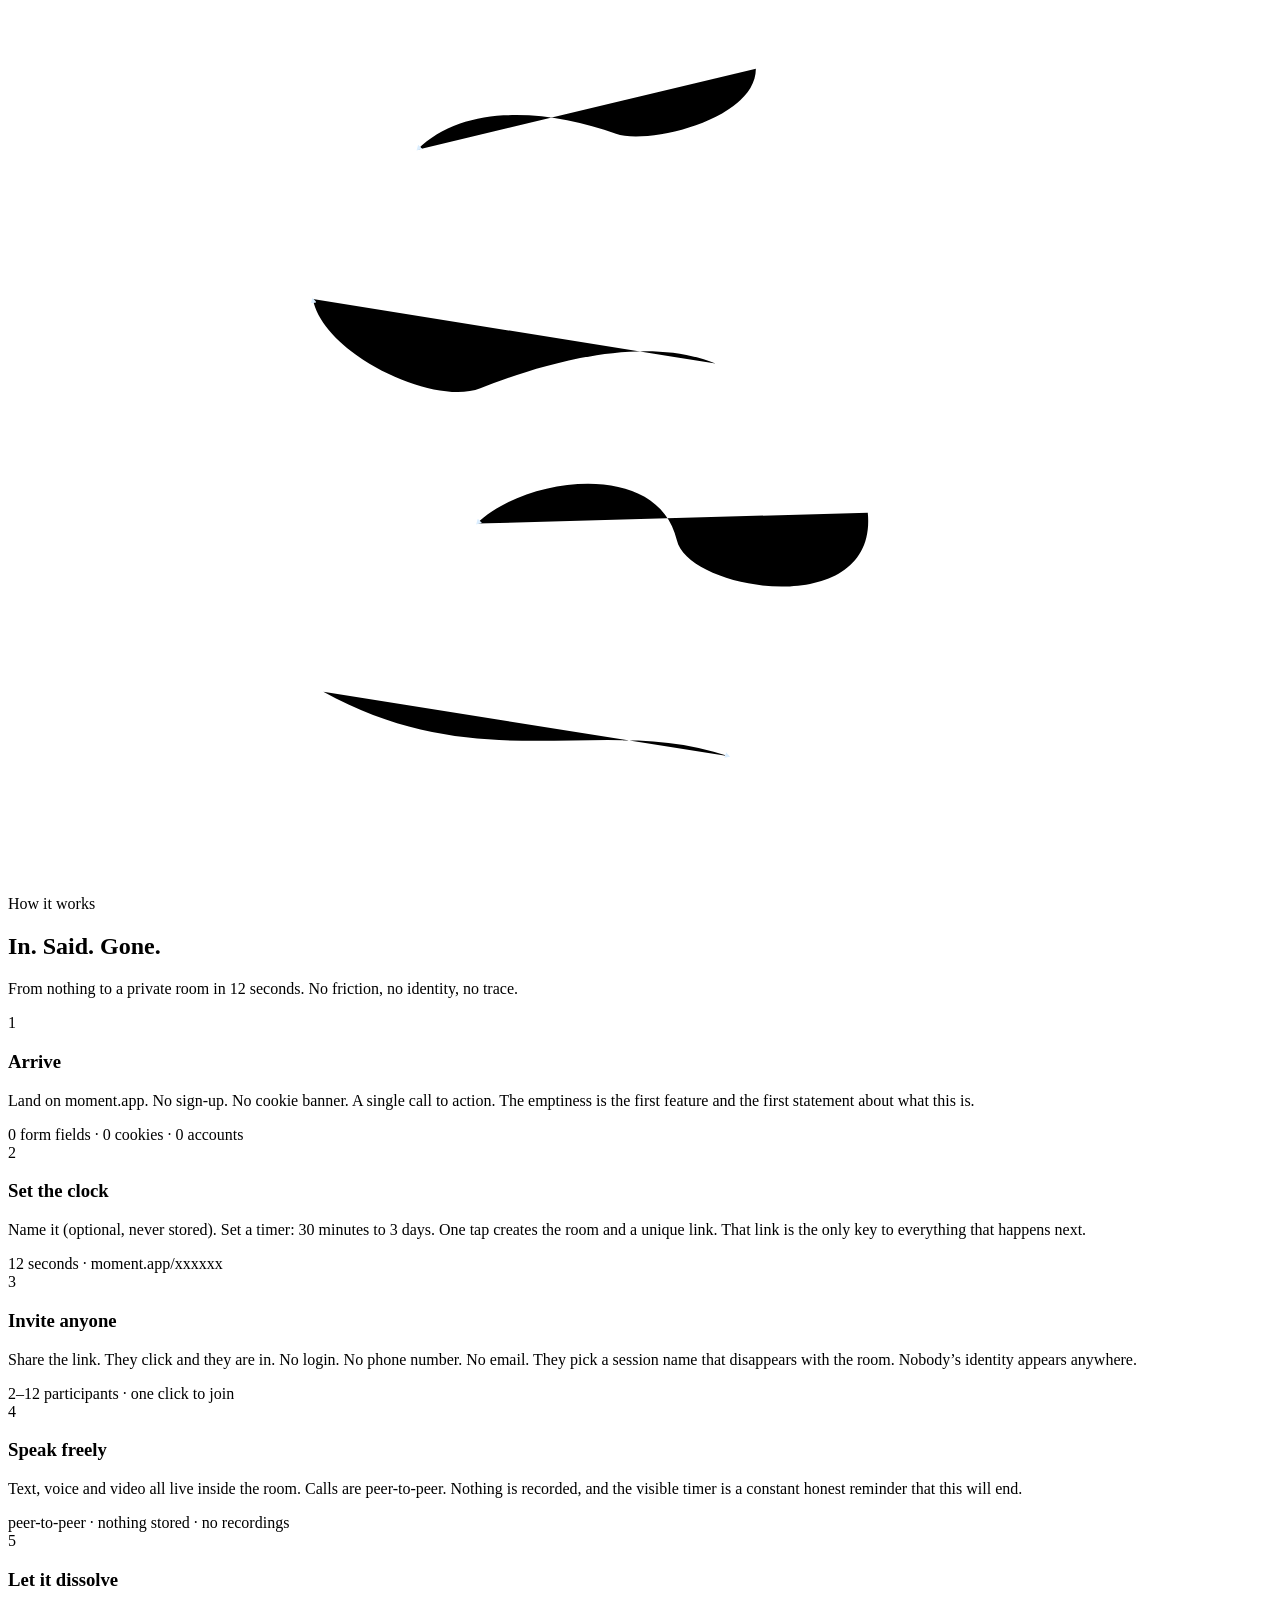
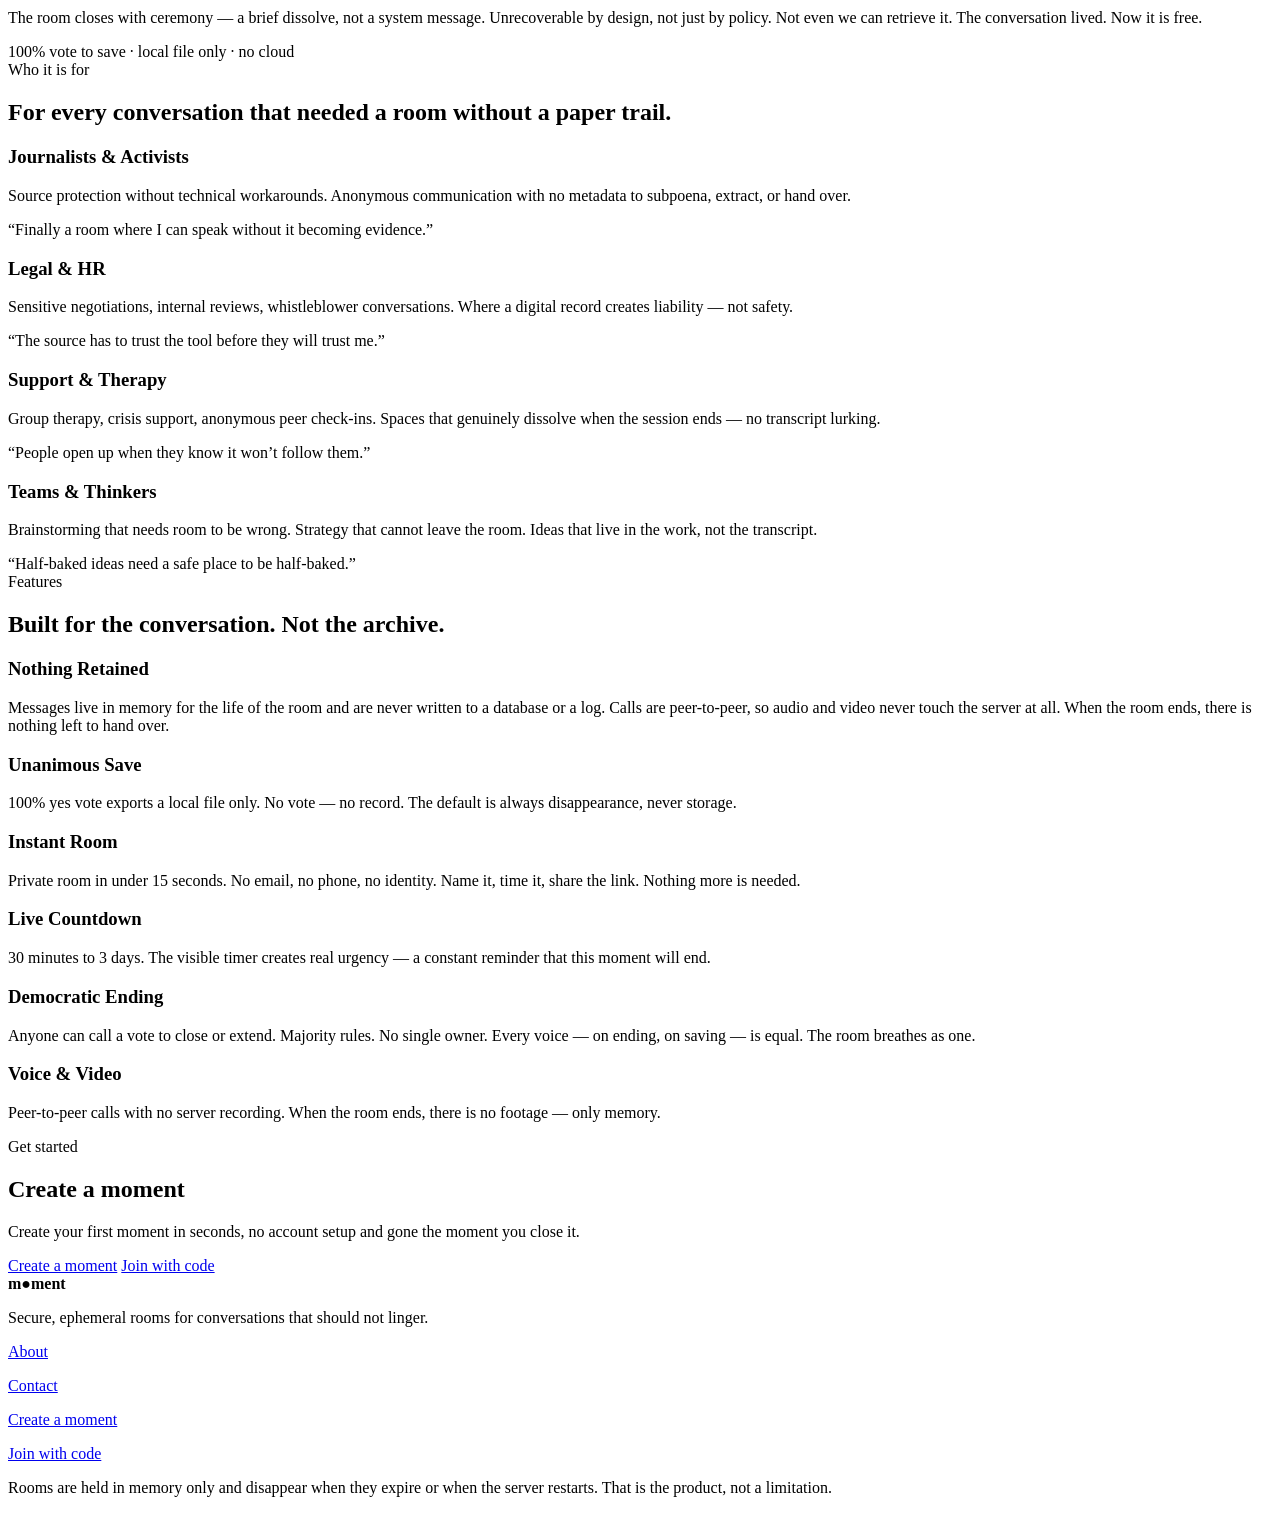
==== commit a8102994: "Make the hero sky a video The still becomes the poster for a looping cloud clip behind the hero and " ====
--- a/MomentApp/wwwroot/index.html
+++ b/MomentApp/wwwroot/index.html
@@ -54,6 +54,21 @@
       <!-- The hero and the strip below it share one sky, so the photograph is
            continuous rather than stopping at a seam above the strip. -->
       <div class="skyfield">
+        <!-- Decorative, so it is muted, unlabelled and hidden from assistive tech. The
+             still on .skyfield underneath is the poster: it is what shows before the first
+             frame decodes, if the file fails, and whenever motion is reduced.
+
+             Two elements rather than one because the clip's last frame does not match its
+             first, so `loop` cuts visibly every pass; marketing.js crossfades between them
+             over the seam. `loop` stays on the first element so that if that script never
+             runs the sky still loops, cut and all, rather than freezing on one frame. -->
+        <div class="sky-video" aria-hidden="true">
+          <video class="sky-clip is-on" src="/video/hero-sky.mp4" autoplay muted loop
+                 playsinline preload="auto" disablepictureinpicture disableremoteplayback></video>
+          <video class="sky-clip" src="/video/hero-sky.mp4" muted
+                 playsinline preload="auto" disablepictureinpicture disableremoteplayback></video>
+        </div>
+
       <section class="hero">
         <div class="wordmark-bleed">
           <h1 class="wordmark">m<span class="wordmark-o" aria-hidden="true">
